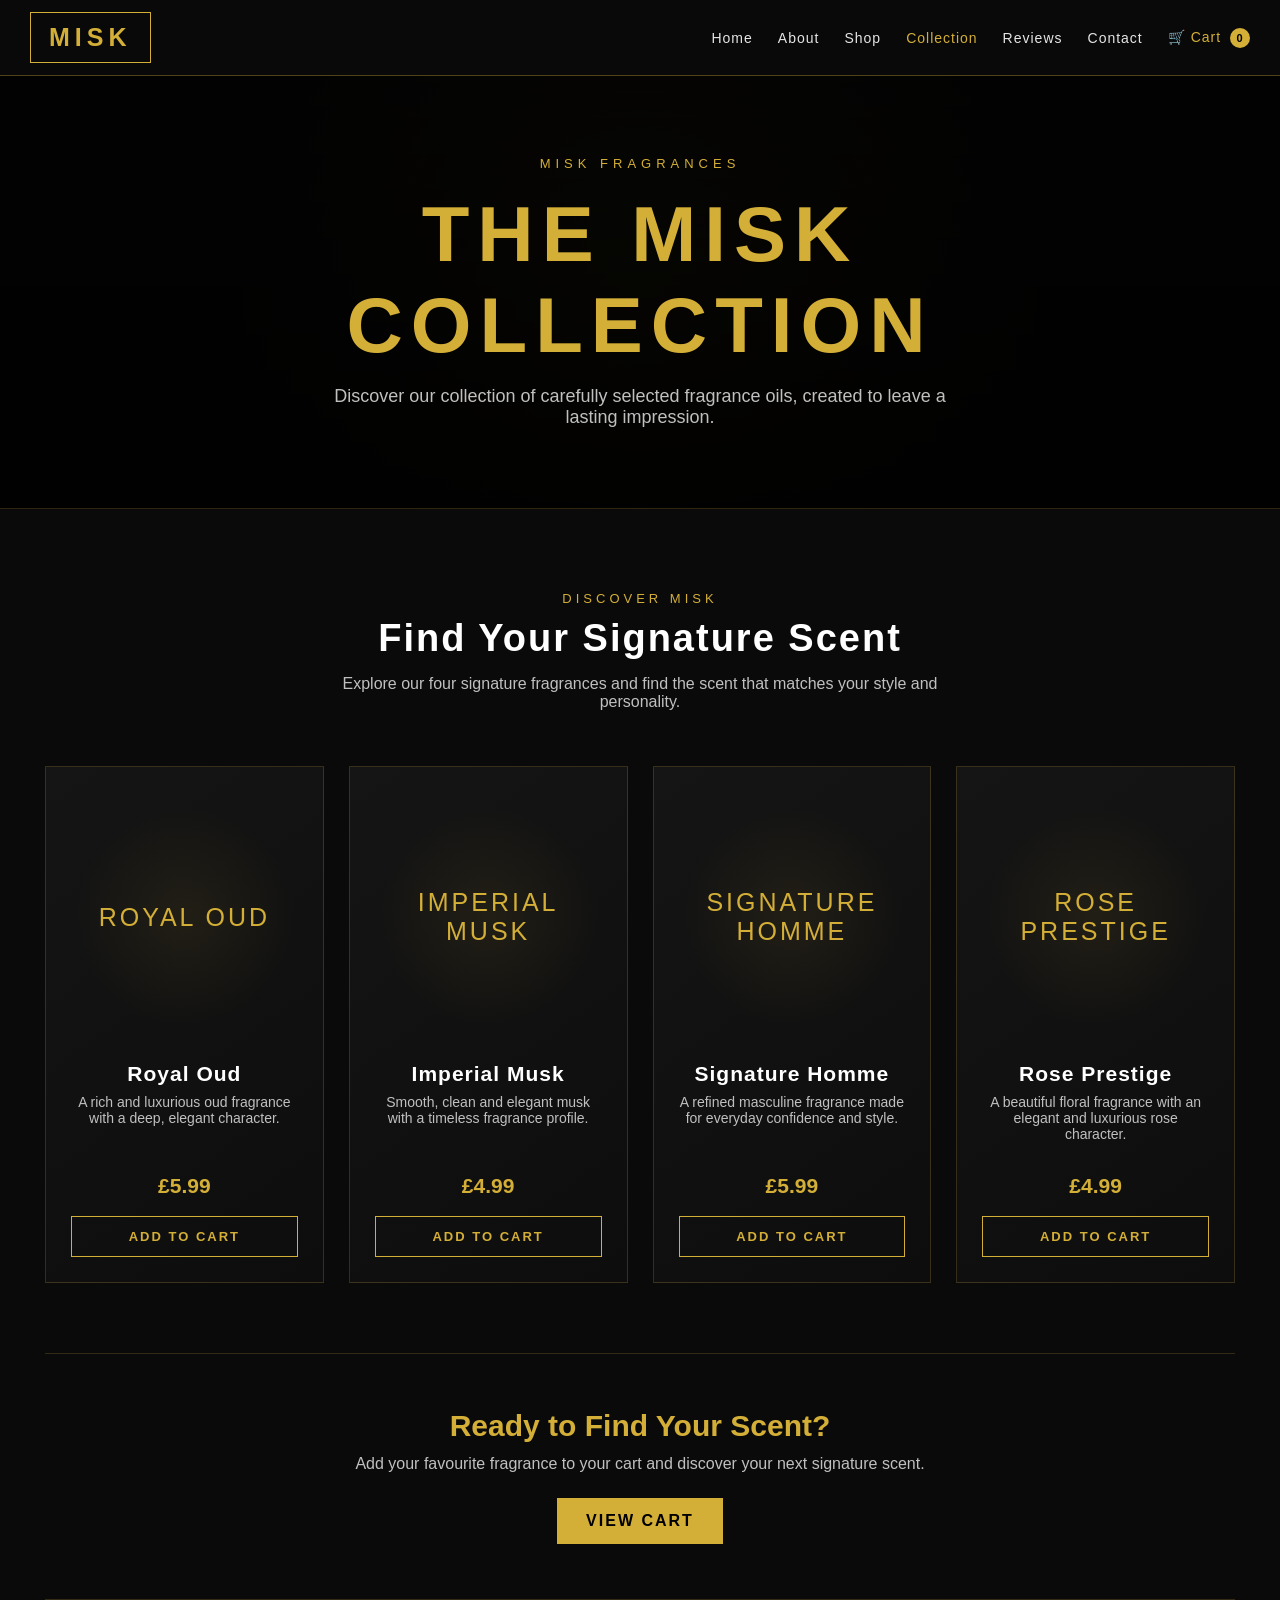
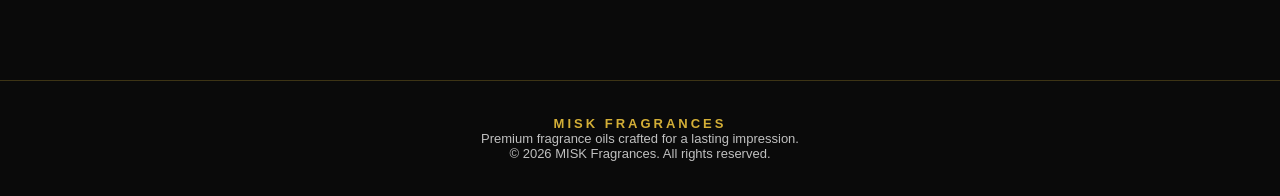
==== about.html @ 239ac405 "Refine text and comments in about.html Updated various text and comments for clarity and consistency" ====
<!DOCTYPE html>
<html lang="en">
<head>

<meta charset="UTF-8">

<meta name="viewport" content="width=device-width, initial-scale=1.0">

<title>Collection - MISK Fragrances</title>

<style>

:root {
    --gold: #d4af37;
    --gold-dark: #b8860b;
    --silver: #c0c0c0;
    --silver-light: #e5e5e5;
    --bg: #0a0a0a;
    --card: #111;
}

* {
    margin: 0;
    padding: 0;
    box-sizing: border-box;
}

html {
    scroll-behavior: smooth;
}

body {
    font-family: Arial, Helvetica, sans-serif;
    background: var(--bg);
    color: white;
}

/* =========================
   HEADER
========================= */

header {
    position: sticky;
    top: 0;
    z-index: 1000;

    background: rgba(10, 10, 10, 0.97);

    border-bottom: 1px solid rgba(212, 175, 55, 0.35);

    backdrop-filter: blur(10px);
}

.header-inner {
    max-width: 1400px;
    min-height: 75px;

    margin: auto;
    padding: 0 30px;

    display: flex;
    align-items: center;
    justify-content: space-between;

    gap: 25px;
}

/* LOGO */

.logo {
    text-decoration: none;

    color: var(--gold);

    font-size: 25px;
    font-weight: bold;

    letter-spacing: 5px;

    white-space: nowrap;

    border: 1px solid var(--gold);

    padding: 10px 18px;

    transition: 0.3s;
}

.logo:hover {
    background: var(--gold);
    color: black;
}

/* NAVIGATION */

nav {
    display: flex;

    align-items: center;

    justify-content: flex-end;

    gap: 25px;

    flex-wrap: wrap;
}

nav a {
    text-decoration: none;

    color: var(--silver-light);

    font-size: 14px;

    letter-spacing: 1px;

    transition: 0.3s;

    white-space: nowrap;
}

nav a:hover {
    color: var(--gold);
}

nav a.active {
    color: var(--gold);
}

/* CART */

.cart-link {
    color: var(--gold) !important;
}

#cartCount {
    display: inline-flex;

    align-items: center;
    justify-content: center;

    min-width: 20px;
    height: 20px;

    margin-left: 4px;

    background: var(--gold);

    color: black;

    border-radius: 50%;

    font-size: 11px;
    font-weight: bold;
}

/* =========================
   HERO
========================= */

.hero {
    min-height: 430px;

    display: flex;

    align-items: center;
    justify-content: center;

    text-align: center;

    padding: 80px 20px;

    background:
        linear-gradient(
            rgba(0, 0, 0, 0.78),
            rgba(0, 0, 0, 0.92)
        ),
        radial-gradient(
            circle at center,
            rgba(212, 175, 55, 0.13),
            transparent 60%
        );

    border-bottom: 1px solid rgba(212, 175, 55, 0.2);
}

.hero-content {
    max-width: 850px;
}

.hero-small {
    color: var(--gold);

    font-size: 13px;

    letter-spacing: 5px;

    margin-bottom: 18px;

    text-transform: uppercase;
}

.hero h1 {
    font-size: clamp(42px, 7vw, 78px);

    letter-spacing: 8px;

    color: var(--gold);

    margin-bottom: 15px;
}

.hero p {
    color: var(--silver);

    font-size: 18px;

    max-width: 650px;

    margin: auto;
}

/* =========================
   COLLECTION SECTION
========================= */

.collection {
    max-width: 1250px;

    margin: auto;

    padding: 80px 30px;
}

.section-heading {
    text-align: center;

    margin-bottom: 55px;
}

.section-heading span {
    color: var(--gold);

    font-size: 13px;

    letter-spacing: 4px;

    text-transform: uppercase;
}

.section-heading h2 {
    color: white;

    font-size: 38px;

    margin-top: 10px;

    letter-spacing: 2px;
}

.section-heading p {
    color: var(--silver);

    max-width: 650px;

    margin: 15px auto 0;
}

/* =========================
   PRODUCT GRID
========================= */

.product-grid {
    display: grid;

    grid-template-columns: repeat(4, 1fr);

    gap: 25px;
}

.product-card {
    background:
        linear-gradient(
            145deg,
            #151515,
            #0d0d0d
        );

    border: 1px solid rgba(212, 175, 55, 0.2);

    padding: 25px;

    text-align: center;

    transition: 0.35s;
}

.product-card:hover {
    transform: translateY(-7px);

    border-color: rgba(212, 175, 55, 0.65);

    box-shadow:
        0 15px 40px rgba(0, 0, 0, 0.5);
}

/* PRODUCT IMAGE */

.product-image {
    height: 250px;

    display: flex;

    align-items: center;
    justify-content: center;

    margin-bottom: 20px;

    background:
        radial-gradient(
            circle,
            rgba(212, 175, 55, 0.08),
            transparent 65%
        );
}

.product-image img {
    max-width: 90%;
    max-height: 230px;

    object-fit: contain;
}

/* PLACEHOLDER */

.product-placeholder {
    width: 100%;
    height: 230px;

    display: flex;

    align-items: center;
    justify-content: center;

    color: var(--gold);

    font-size: 25px;

    letter-spacing: 3px;
}

/* PRODUCT DETAILS */

.product-card h3 {
    color: white;

    font-size: 21px;

    margin-bottom: 8px;

    letter-spacing: 1px;
}

.product-card .description {
    color: var(--silver);

    font-size: 14px;

    min-height: 65px;

    margin-bottom: 15px;
}

.price {
    color: var(--gold);

    font-size: 21px;

    font-weight: bold;

    margin-bottom: 18px;
}

/* ADD TO CART */

.add-btn {
    width: 100%;

    border: 1px solid var(--gold);

    background: transparent;

    color: var(--gold);

    padding: 12px 15px;

    font-size: 13px;

    font-weight: bold;

    letter-spacing: 2px;

    cursor: pointer;

    transition: 0.3s;
}

.add-btn:hover {
    background: var(--gold);

    color: black;
}

.add-btn.added {
    background: var(--gold);

    color: black;
}

/* =========================
   CTA
========================= */

.collection-cta {
    text-align: center;

    margin-top: 70px;

    padding: 55px 25px;

    border-top: 1px solid rgba(212, 175, 55, 0.2);

    border-bottom: 1px solid rgba(212, 175, 55, 0.2);
}

.collection-cta h2 {
    color: var(--gold);

    font-size: 30px;

    margin-bottom: 12px;
}

.collection-cta p {
    color: var(--silver);

    margin-bottom: 25px;
}

.cta-button {
    display: inline-block;

    text-decoration: none;

    border: 1px solid var(--gold);

    background: var(--gold);

    color: black;

    padding: 13px 28px;

    font-weight: bold;

    letter-spacing: 2px;

    transition: 0.3s;
}

.cta-button:hover {
    background: transparent;

    color: var(--gold);
}

/* =========================
   FOOTER
========================= */

footer {
    border-top: 1px solid rgba(212, 175, 55, 0.25);

    text-align: center;

    padding: 35px 20px;

    color: var(--silver);

    font-size: 13px;
}

footer strong {
    color: var(--gold);

    letter-spacing: 3px;
}

/* =========================
   BACK TO TOP
========================= */

#backToTop {
    position: fixed;

    bottom: 25px;
    right: 25px;

    width: 45px;
    height: 45px;

    border: 1px solid var(--gold);

    background: rgba(10, 10, 10, 0.9);

    color: var(--gold);

    cursor: pointer;

    display: none;

    font-size: 18px;

    z-index: 999;

    transition: 0.3s;
}

#backToTop:hover {
    background: var(--gold);

    color: black;
}

/* =========================
   RESPONSIVE
========================= */

@media (max-width: 1100px) {

    .product-grid {
        grid-template-columns: repeat(2, 1fr);
    }

    .header-inner {
        flex-direction: column;

        padding: 18px 20px;
    }

    nav {
        justify-content: center;
    }
}

@media (max-width: 600px) {

    .product-grid {
        grid-template-columns: 1fr;
    }

    .collection {
        padding: 55px 18px;
    }

    .hero {
        min-height: 350px;

        padding: 60px 20px;
    }

    .hero h1 {
        letter-spacing: 4px;
    }

    nav {
        gap: 13px;
    }

    nav a {
        font-size: 12px;
    }

    .logo {
        font-size: 21px;
    }
}

</style>

</head>

<body>


<!-- =========================
     HEADER
========================= -->

<header>

<div class="header-inner">

<a href="index.html" class="logo">
    MISK
</a>

<nav>

<a href="index.html">
    Home
</a>

<a href="about.html">
    About
</a>

<a href="shop.html">
    Shop
</a>

<a href="collection.html" class="active">
    Collection
</a>

<a href="reviews.html">
    Reviews
</a>

<a href="contact.html">
    Contact
</a>

<a href="cart.html" class="cart-link">
    🛒 Cart
    <span id="cartCount">0</span>
</a>

</nav>

</div>

</header>


<!-- =========================
     HERO
========================= -->

<section class="hero">

<div class="hero-content">

<div class="hero-small">
    MISK FRAGRANCES
</div>

<h1>
    THE MISK COLLECTION
</h1>

<p>
    Discover our collection of carefully selected
    fragrance oils, created to leave a lasting impression.
</p>

</div>

</section>


<!-- =========================
     COLLECTION
========================= -->

<section class="collection">

<div class="section-heading">

<span>
    Discover MISK
</span>

<h2>
    Find Your Signature Scent
</h2>

<p>
    Explore our four signature fragrances and find
    the scent that matches your style and personality.
</p>

</div>


<div class="product-grid">


<!-- =========================
     ROYAL OUD
========================= -->

<div class="product-card">

<div class="product-image">

<div class="product-placeholder">
    ROYAL OUD
</div>

</div>

<h3>
    Royal Oud
</h3>

<p class="description">
    A rich and luxurious oud fragrance with a deep,
    elegant character.
</p>

<div class="price">
    £5.99
</div>

<button
    class="add-btn"
    onclick="addToCart('Royal Oud', 5.99, this)"
>
    ADD TO CART
</button>

</div>


<!-- =========================
     IMPERIAL MUSK
========================= -->

<div class="product-card">

<div class="product-image">

<div class="product-placeholder">
    IMPERIAL MUSK
</div>

</div>

<h3>
    Imperial Musk
</h3>

<p class="description">
    Smooth, clean and elegant musk with a timeless
    fragrance profile.
</p>

<div class="price">
    £4.99
</div>

<button
    class="add-btn"
    onclick="addToCart('Imperial Musk', 4.99, this)"
>
    ADD TO CART
</button>

</div>


<!-- =========================
     SIGNATURE HOMME
========================= -->

<div class="product-card">

<div class="product-image">

<div class="product-placeholder">
    SIGNATURE HOMME
</div>

</div>

<h3>
    Signature Homme
</h3>

<p class="description">
    A refined masculine fragrance made for everyday
    confidence and style.
</p>

<div class="price">
    £5.99
</div>

<button
    class="add-btn"
    onclick="addToCart('Signature Homme', 5.99, this)"
>
    ADD TO CART
</button>

</div>


<!-- =========================
     ROSE PRESTIGE
========================= -->

<div class="product-card">

<div class="product-image">

<div class="product-placeholder">
    ROSE PRESTIGE
</div>

</div>

<h3>
    Rose Prestige
</h3>

<p class="description">
    A beautiful floral fragrance with an elegant
    and luxurious rose character.
</p>

<div class="price">
    £4.99
</div>

<button
    class="add-btn"
    onclick="addToCart('Rose Prestige', 4.99, this)"
>
    ADD TO CART
</button>

</div>


</div>


<!-- =========================
     CTA
========================= -->

<div class="collection-cta">

<h2>
    Ready to Find Your Scent?
</h2>

<p>
    Add your favourite fragrance to your cart
    and discover your next signature scent.
</p>

<a href="cart.html" class="cta-button">
    VIEW CART
</a>

</div>

</section>


<!-- =========================
     FOOTER
========================= -->

<footer>

<p>
    <strong>MISK FRAGRANCES</strong>
</p>

<p>
    Premium fragrance oils crafted for a lasting impression.
</p>

<p>
    © 2026 MISK Fragrances. All rights reserved.
</p>

</footer>


<!-- =========================
     BACK TO TOP
========================= -->

<button id="backToTop" onclick="scrollToTop()">
    ↑
</button>


<script>

/* =========================
   GET CART
========================= */

function getCart() {

    return JSON.parse(
        localStorage.getItem("miskCart")
    ) || [];

}


/* =========================
   SAVE CART
========================= */

function saveCart(cart) {

    localStorage.setItem(
        "miskCart",
        JSON.stringify(cart)
    );

    updateCartCount();

}


/* =========================
   ADD TO CART
========================= */

function addToCart(name, price, button) {

    let cart = getCart();

    const existingItem = cart.find(
        item => item.name === name
    );

    if (existingItem) {

        existingItem.quantity += 1;

    } else {

        cart.push({

            name: name,

            price: price,

            quantity: 1

        });

    }

    saveCart(cart);

    button.textContent = "ADDED ✓";

    button.classList.add("added");

    setTimeout(function() {

        button.textContent = "ADD TO CART";

        button.classList.remove("added");

    }, 1200);

}


/* =========================
   UPDATE CART COUNT
========================= */

function updateCartCount() {

    const cart = getCart();

    const totalItems = cart.reduce(
        function(total, item) {

            return total + item.quantity;

        },
        0
    );

    document.getElementById("cartCount").textContent =
        totalItems;

}


/* =========================
   BACK TO TOP
========================= */

const backToTop =
    document.getElementById("backToTop");

window.addEventListener("scroll", function() {

    if (window.scrollY > 400) {

        backToTop.style.display = "block";

    } else {

        backToTop.style.display = "none";

    }

});


function scrollToTop() {

    window.scrollTo({

        top: 0,

        behavior: "smooth"

    });

}


/* =========================
   START
========================= */

updateCartCount();

</script>

</body>
</html>
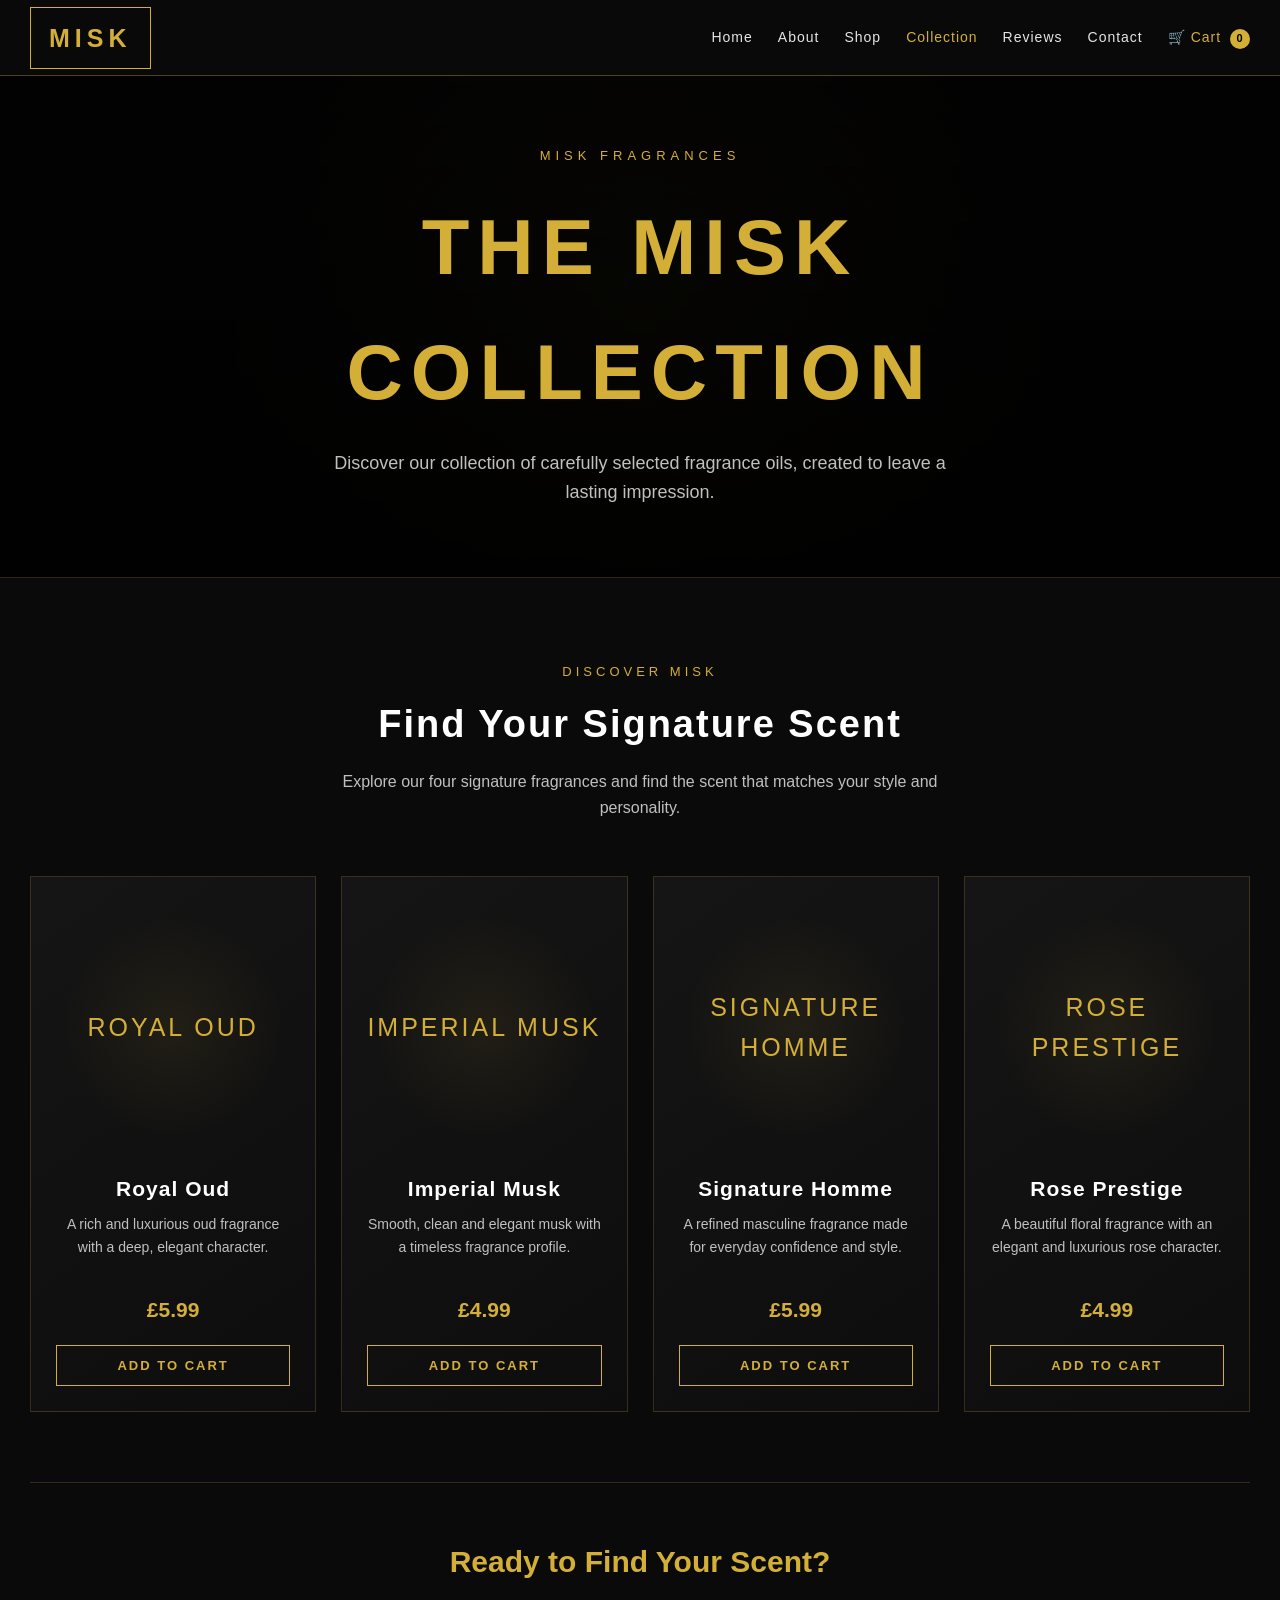
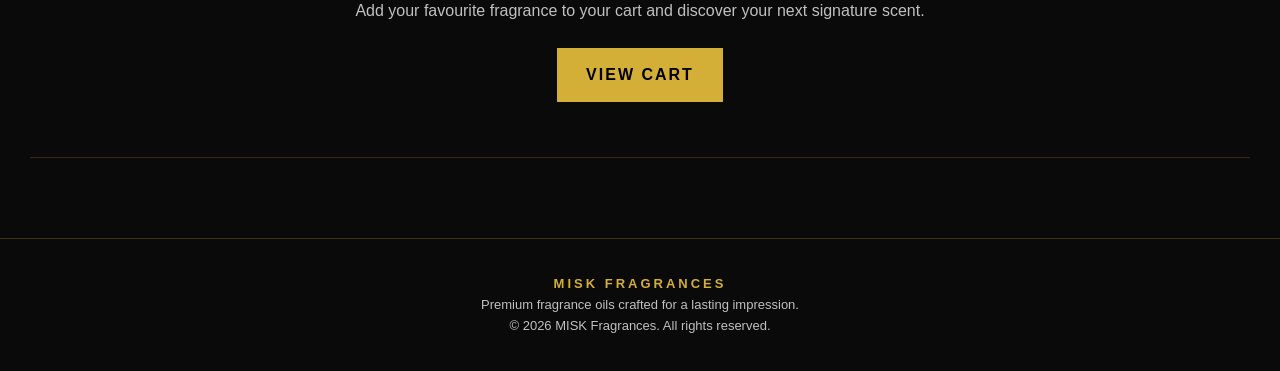
==== commit dd9e0766: "Refactor CSS comments and adjust styles" ====
--- a/about.html
+++ b/about.html
@@ -33,6 +33,7 @@
     font-family: Arial, Helvetica, sans-serif;
     background: var(--bg);
     color: white;
+    line-height: 1.6;
 }
 
 /* =========================
@@ -65,7 +66,9 @@
     gap: 25px;
 }
 
-/* LOGO */
+/* =========================
+   MISK LOGO
+========================= */
 
 .logo {
     text-decoration: none;
@@ -73,6 +76,7 @@
     color: var(--gold);
 
     font-size: 25px;
+
     font-weight: bold;
 
     letter-spacing: 5px;
@@ -91,7 +95,9 @@
     color: black;
 }
 
-/* NAVIGATION */
+/* =========================
+   NAVIGATION
+========================= */
 
 nav {
     display: flex;
@@ -127,7 +133,9 @@
     color: var(--gold);
 }
 
-/* CART */
+/* =========================
+   CART
+========================= */
 
 .cart-link {
     color: var(--gold) !important;
@@ -137,9 +145,11 @@
     display: inline-flex;
 
     align-items: center;
+
     justify-content: center;
 
     min-width: 20px;
+
     height: 20px;
 
     margin-left: 4px;
@@ -151,6 +161,7 @@
     border-radius: 50%;
 
     font-size: 11px;
+
     font-weight: bold;
 }
 
@@ -159,16 +170,17 @@
 ========================= */
 
 .hero {
-    min-height: 430px;
+    min-height: 400px;
 
     display: flex;
 
     align-items: center;
+
     justify-content: center;
 
     text-align: center;
 
-    padding: 80px 20px;
+    padding: 70px 20px;
 
     background:
         linear-gradient(
@@ -221,11 +233,11 @@
 }
 
 /* =========================
-   COLLECTION SECTION
+   COLLECTION
 ========================= */
 
 .collection {
-    max-width: 1250px;
+    max-width: 1400px;
 
     margin: auto;
 
@@ -293,6 +305,12 @@
     text-align: center;
 
     transition: 0.35s;
+
+    min-height: 520px;
+
+    display: flex;
+
+    flex-direction: column;
 }
 
 .product-card:hover {
@@ -304,7 +322,9 @@
         0 15px 40px rgba(0, 0, 0, 0.5);
 }
 
-/* PRODUCT IMAGE */
+/* =========================
+   PRODUCT IMAGE
+========================= */
 
 .product-image {
     height: 250px;
@@ -312,6 +332,7 @@
     display: flex;
 
     align-items: center;
+
     justify-content: center;
 
     margin-bottom: 20px;
@@ -326,20 +347,21 @@
 
 .product-image img {
     max-width: 90%;
+
     max-height: 230px;
 
     object-fit: contain;
 }
-
-/* PLACEHOLDER */
 
 .product-placeholder {
     width: 100%;
+
     height: 230px;
 
     display: flex;
 
     align-items: center;
+
     justify-content: center;
 
     color: var(--gold);
@@ -349,7 +371,9 @@
     letter-spacing: 3px;
 }
 
-/* PRODUCT DETAILS */
+/* =========================
+   PRODUCT DETAILS
+========================= */
 
 .product-card h3 {
     color: white;
@@ -381,7 +405,9 @@
     margin-bottom: 18px;
 }
 
-/* ADD TO CART */
+/* =========================
+   ADD TO CART
+========================= */
 
 .add-btn {
     width: 100%;
@@ -403,6 +429,8 @@
     cursor: pointer;
 
     transition: 0.3s;
+
+    margin-top: auto;
 }
 
 .add-btn:hover {
@@ -503,9 +531,11 @@
     position: fixed;
 
     bottom: 25px;
+
     right: 25px;
 
     width: 45px;
+
     height: 45px;
 
     border: 1px solid var(--gold);
@@ -583,6 +613,7 @@
     .logo {
         font-size: 21px;
     }
+
 }
 
 </style>
@@ -692,12 +723,14 @@
 </div>
 
 
+<!-- =========================
+     FOUR PRODUCTS ONLY
+========================= -->
+
 <div class="product-grid">
 
 
-<!-- =========================
-     ROYAL OUD
-========================= -->
+<!-- ROYAL OUD -->
 
 <div class="product-card">
 
@@ -732,9 +765,7 @@
 </div>
 
 
-<!-- =========================
-     IMPERIAL MUSK
-========================= -->
+<!-- IMPERIAL MUSK -->
 
 <div class="product-card">
 
@@ -769,9 +800,7 @@
 </div>
 
 
-<!-- =========================
-     SIGNATURE HOMME
-========================= -->
+<!-- SIGNATURE HOMME -->
 
 <div class="product-card">
 
@@ -806,9 +835,7 @@
 </div>
 
 
-<!-- =========================
-     ROSE PRESTIGE
-========================= -->
+<!-- ROSE PRESTIGE -->
 
 <div class="product-card">
 
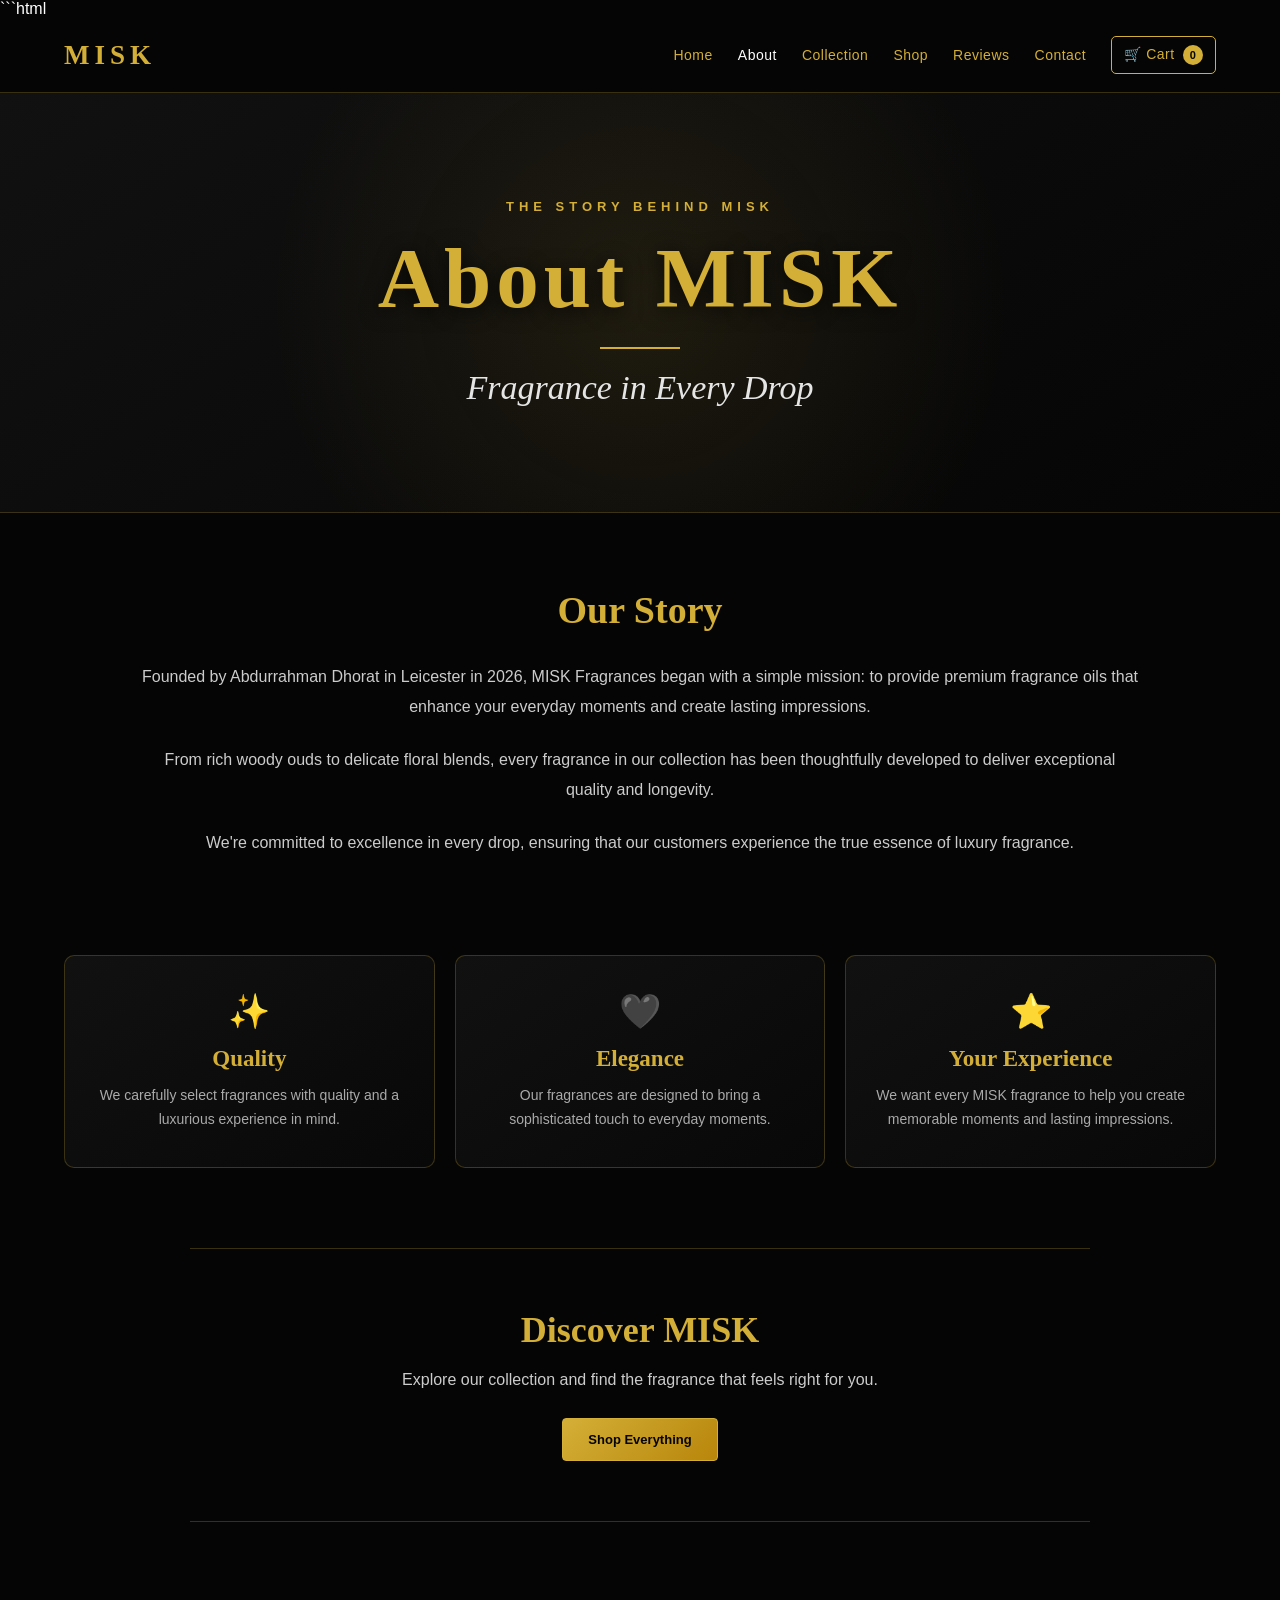
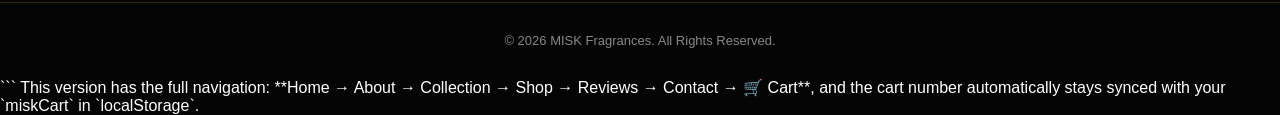
==== commit 518930c2: "Revise About page and enhance navigation Updated the About page with new title, meta tags, and impro" ====
--- a/about.html
+++ b/about.html
@@ -1,23 +1,35 @@
+```html
 <!DOCTYPE html>
 <html lang="en">
+
 <head>
 
 <meta charset="UTF-8">
 
 <meta name="viewport" content="width=device-width, initial-scale=1.0">
 
-<title>Collection - MISK Fragrances</title>
+<title>About - MISK Fragrances | Premium Fragrance Oils</title>
+
+<meta
+name="description"
+content="Learn about MISK Fragrances - Founded by Abdurrahman Dhorat in Leicester in 2026, providing premium fragrance oils inspired by luxury oud, musk and signature scents."
+>
+
+<meta
+name="keywords"
+content="MISK Fragrances, Abdurrahman Dhorat, Leicester fragrance, fragrance oils, oud, musk, perfume oils"
+>
+
+<meta
+name="author"
+content="MISK Fragrances"
+>
 
 <style>
 
-:root {
-    --gold: #d4af37;
-    --gold-dark: #b8860b;
-    --silver: #c0c0c0;
-    --silver-light: #e5e5e5;
-    --bg: #0a0a0a;
-    --card: #111;
-}
+/* =====================================================
+   BASIC RESET
+===================================================== */
 
 * {
     margin: 0;
@@ -30,1046 +42,1068 @@
 }
 
 body {
+    background: #050505;
+    color: white;
     font-family: Arial, Helvetica, sans-serif;
-    background: var(--bg);
+    overflow-x: hidden;
+}
+
+a {
+    text-decoration: none;
+}
+
+
+/* =====================================================
+   HEADER
+===================================================== */
+
+header {
+    background: #050505;
+
+    border-bottom: 1px solid rgba(212,175,55,0.25);
+
+    position: sticky;
+
+    top: 0;
+
+    z-index: 1000;
+}
+
+
+.navbar {
+
+    width: 100%;
+
+    max-width: 1400px;
+
+    margin: auto;
+
+    padding: 18px 5%;
+
+    display: flex;
+
+    align-items: center;
+
+    justify-content: space-between;
+
+    gap: 20px;
+}
+
+
+/* =====================================================
+   LOGO
+===================================================== */
+
+.logo {
+
+    color: #d4af37;
+
+    font-family: Georgia, "Times New Roman", serif;
+
+    font-size: 27px;
+
+    font-weight: bold;
+
+    letter-spacing: 5px;
+
+    transition: 0.3s;
+}
+
+.logo:hover {
+
     color: white;
-    line-height: 1.6;
-}
-
-/* =========================
-   HEADER
-========================= */
-
-header {
-    position: sticky;
-    top: 0;
-    z-index: 1000;
-
-    background: rgba(10, 10, 10, 0.97);
-
-    border-bottom: 1px solid rgba(212, 175, 55, 0.35);
-
-    backdrop-filter: blur(10px);
-}
-
-.header-inner {
-    max-width: 1400px;
-    min-height: 75px;
-
-    margin: auto;
-    padding: 0 30px;
+
+}
+
+
+/* =====================================================
+   NAVIGATION
+===================================================== */
+
+.nav-links {
 
     display: flex;
+
     align-items: center;
-    justify-content: space-between;
+
+    justify-content: center;
+
+    flex-wrap: wrap;
 
     gap: 25px;
 }
 
-/* =========================
-   MISK LOGO
-========================= */
-
-.logo {
-    text-decoration: none;
-
-    color: var(--gold);
-
-    font-size: 25px;
+
+.nav-links a {
+
+    color: #d4af37;
+
+    font-size: 14px;
+
+    letter-spacing: 0.5px;
+
+    transition: 0.3s;
+}
+
+
+.nav-links a:hover {
+
+    color: white;
+
+}
+
+
+/* ACTIVE PAGE */
+
+.nav-links a.active {
+
+    color: white;
+
+}
+
+
+/* =====================================================
+   CART
+===================================================== */
+
+.cart-link {
+
+    border: 1px solid #d4af37;
+
+    padding: 8px 12px;
+
+    border-radius: 5px;
+
+    transition: 0.3s;
+}
+
+
+.cart-link:hover {
+
+    background: #d4af37;
+
+    color: #050505 !important;
+}
+
+
+.cart-count {
+
+    display: inline-flex;
+
+    align-items: center;
+
+    justify-content: center;
+
+    min-width: 20px;
+
+    height: 20px;
+
+    background: #d4af37;
+
+    color: #050505;
+
+    border-radius: 50%;
+
+    padding: 2px 6px;
+
+    font-size: 11px;
+
+    margin-left: 4px;
 
     font-weight: bold;
-
-    letter-spacing: 5px;
-
-    white-space: nowrap;
-
-    border: 1px solid var(--gold);
-
-    padding: 10px 18px;
-
-    transition: 0.3s;
-}
-
-.logo:hover {
-    background: var(--gold);
-    color: black;
-}
-
-/* =========================
-   NAVIGATION
-========================= */
-
-nav {
+}
+
+
+/* =====================================================
+   ABOUT HERO
+===================================================== */
+
+.about-hero {
+
+    min-height: 420px;
+
     display: flex;
 
     align-items: center;
 
-    justify-content: flex-end;
-
-    gap: 25px;
-
-    flex-wrap: wrap;
-}
-
-nav a {
-    text-decoration: none;
-
-    color: var(--silver-light);
-
-    font-size: 14px;
-
-    letter-spacing: 1px;
-
-    transition: 0.3s;
-
-    white-space: nowrap;
-}
-
-nav a:hover {
-    color: var(--gold);
-}
-
-nav a.active {
-    color: var(--gold);
-}
-
-/* =========================
-   CART
-========================= */
-
-.cart-link {
-    color: var(--gold) !important;
-}
-
-#cartCount {
-    display: inline-flex;
-
-    align-items: center;
-
     justify-content: center;
 
-    min-width: 20px;
-
-    height: 20px;
-
-    margin-left: 4px;
-
-    background: var(--gold);
-
-    color: black;
-
-    border-radius: 50%;
-
-    font-size: 11px;
-
-    font-weight: bold;
-}
-
-/* =========================
-   HERO
-========================= */
-
-.hero {
-    min-height: 400px;
-
-    display: flex;
-
-    align-items: center;
-
-    justify-content: center;
-
     text-align: center;
 
-    padding: 70px 20px;
+    padding: 80px 20px;
+
+    position: relative;
+
+    overflow: hidden;
 
     background:
-        linear-gradient(
-            rgba(0, 0, 0, 0.78),
-            rgba(0, 0, 0, 0.92)
-        ),
+
         radial-gradient(
             circle at center,
-            rgba(212, 175, 55, 0.13),
-            transparent 60%
+            rgba(212,175,55,0.10),
+            transparent 55%
+        ),
+
+        linear-gradient(
+            145deg,
+            #111111,
+            #050505
         );
 
-    border-bottom: 1px solid rgba(212, 175, 55, 0.2);
-}
-
-.hero-content {
+    border-bottom: 1px solid rgba(212,175,55,0.20);
+}
+
+
+.about-hero-content {
+
     max-width: 850px;
-}
-
-.hero-small {
-    color: var(--gold);
+
+    position: relative;
+
+    z-index: 2;
+}
+
+
+.about-small {
+
+    color: #d4af37;
 
     font-size: 13px;
 
+    font-weight: bold;
+
     letter-spacing: 5px;
 
-    margin-bottom: 18px;
-
-    text-transform: uppercase;
-}
-
-.hero h1 {
-    font-size: clamp(42px, 7vw, 78px);
-
-    letter-spacing: 8px;
-
-    color: var(--gold);
-
     margin-bottom: 15px;
 }
 
-.hero p {
-    color: var(--silver);
-
-    font-size: 18px;
-
-    max-width: 650px;
+
+.about-hero h1 {
+
+    color: #d4af37;
+
+    font-family: Georgia, "Times New Roman", serif;
+
+    font-size: clamp(50px, 7vw, 85px);
+
+    letter-spacing: 5px;
+
+    margin-bottom: 15px;
+
+    text-shadow:
+        0 3px 20px rgba(0,0,0,0.8);
+}
+
+
+.gold-line {
+
+    width: 80px;
+
+    height: 2px;
+
+    background: #d4af37;
+
+    margin: 20px auto;
+}
+
+
+.about-tagline {
+
+    color: #e5e5e5;
+
+    font-family: Georgia, "Times New Roman", serif;
+
+    font-size: clamp(22px, 3vw, 34px);
+
+    font-style: italic;
+}
+
+
+/* =====================================================
+   ABOUT CONTENT
+===================================================== */
+
+.about-section {
+
+    width: 90%;
+
+    max-width: 1000px;
 
     margin: auto;
-}
-
-/* =========================
-   COLLECTION
-========================= */
-
-.collection {
-    max-width: 1400px;
+
+    padding: 75px 0;
+}
+
+
+.about-section h2 {
+
+    color: #d4af37;
+
+    font-family: Georgia, "Times New Roman", serif;
+
+    font-size: 38px;
+
+    text-align: center;
+
+    margin-bottom: 30px;
+}
+
+
+.about-section p {
+
+    color: #cccccc;
+
+    font-size: 16px;
+
+    line-height: 1.9;
+
+    margin-bottom: 22px;
+
+    text-align: center;
+}
+
+
+/* =====================================================
+   VALUES
+===================================================== */
+
+.values-section {
+
+    width: 90%;
+
+    max-width: 1200px;
 
     margin: auto;
 
-    padding: 80px 30px;
-}
-
-.section-heading {
-    text-align: center;
-
-    margin-bottom: 55px;
-}
-
-.section-heading span {
-    color: var(--gold);
-
-    font-size: 13px;
-
-    letter-spacing: 4px;
-
-    text-transform: uppercase;
-}
-
-.section-heading h2 {
-    color: white;
-
-    font-size: 38px;
-
-    margin-top: 10px;
-
-    letter-spacing: 2px;
-}
-
-.section-heading p {
-    color: var(--silver);
-
-    max-width: 650px;
-
-    margin: 15px auto 0;
-}
-
-/* =========================
-   PRODUCT GRID
-========================= */
-
-.product-grid {
+    padding: 0 0 80px;
+
     display: grid;
 
-    grid-template-columns: repeat(4, 1fr);
-
-    gap: 25px;
-}
-
-.product-card {
+    grid-template-columns:
+        repeat(3, 1fr);
+
+    gap: 20px;
+}
+
+
+.value-card {
+
     background:
         linear-gradient(
             145deg,
-            #151515,
-            #0d0d0d
+            #111111,
+            #080808
         );
 
-    border: 1px solid rgba(212, 175, 55, 0.2);
-
-    padding: 25px;
+    border: 1px solid rgba(212,175,55,0.25);
+
+    border-radius: 10px;
+
+    padding: 35px 25px;
 
     text-align: center;
 
-    transition: 0.35s;
-
-    min-height: 520px;
-
-    display: flex;
-
-    flex-direction: column;
-}
-
-.product-card:hover {
-    transform: translateY(-7px);
-
-    border-color: rgba(212, 175, 55, 0.65);
+    transition: 0.3s;
+}
+
+
+.value-card:hover {
+
+    transform: translateY(-5px);
+
+    border-color: #d4af37;
 
     box-shadow:
-        0 15px 40px rgba(0, 0, 0, 0.5);
-}
-
-/* =========================
-   PRODUCT IMAGE
-========================= */
-
-.product-image {
-    height: 250px;
-
-    display: flex;
-
-    align-items: center;
-
-    justify-content: center;
-
-    margin-bottom: 20px;
+        0 10px 30px
+        rgba(212,175,55,0.12);
+}
+
+
+.value-icon {
+
+    font-size: 34px;
+
+    margin-bottom: 15px;
+}
+
+
+.value-card h3 {
+
+    color: #d4af37;
+
+    font-family: Georgia, "Times New Roman", serif;
+
+    font-size: 23px;
+
+    margin-bottom: 12px;
+}
+
+
+.value-card p {
+
+    color: #aaaaaa;
+
+    font-size: 14px;
+
+    line-height: 1.7;
+}
+
+
+/* =====================================================
+   CALL TO ACTION
+===================================================== */
+
+.about-cta {
+
+    width: 90%;
+
+    max-width: 900px;
+
+    margin: 0 auto 80px;
+
+    padding: 60px 20px;
+
+    text-align: center;
+
+    border-top: 1px solid rgba(212,175,55,0.25);
+
+    border-bottom: 1px solid rgba(212,175,55,0.25);
+}
+
+
+.about-cta h2 {
+
+    color: #d4af37;
+
+    font-family: Georgia, "Times New Roman", serif;
+
+    font-size: 36px;
+
+    margin-bottom: 15px;
+}
+
+
+.about-cta p {
+
+    color: #cccccc;
+
+    margin-bottom: 25px;
+
+    line-height: 1.7;
+}
+
+
+.about-btn {
+
+    display: inline-block;
+
+    padding: 13px 25px;
+
+    border: 1px solid #d4af37;
+
+    border-radius: 4px;
 
     background:
-        radial-gradient(
-            circle,
-            rgba(212, 175, 55, 0.08),
-            transparent 65%
+        linear-gradient(
+            135deg,
+            #d4af37,
+            #b8860b
         );
-}
-
-.product-image img {
-    max-width: 90%;
-
-    max-height: 230px;
-
-    object-fit: contain;
-}
-
-.product-placeholder {
-    width: 100%;
-
-    height: 230px;
-
-    display: flex;
-
-    align-items: center;
-
-    justify-content: center;
-
-    color: var(--gold);
-
-    font-size: 25px;
-
-    letter-spacing: 3px;
-}
-
-/* =========================
-   PRODUCT DETAILS
-========================= */
-
-.product-card h3 {
-    color: white;
-
-    font-size: 21px;
-
-    margin-bottom: 8px;
-
-    letter-spacing: 1px;
-}
-
-.product-card .description {
-    color: var(--silver);
-
-    font-size: 14px;
-
-    min-height: 65px;
-
-    margin-bottom: 15px;
-}
-
-.price {
-    color: var(--gold);
-
-    font-size: 21px;
+
+    color: #050505;
 
     font-weight: bold;
 
-    margin-bottom: 18px;
-}
-
-/* =========================
-   ADD TO CART
-========================= */
-
-.add-btn {
-    width: 100%;
-
-    border: 1px solid var(--gold);
-
-    background: transparent;
-
-    color: var(--gold);
-
-    padding: 12px 15px;
-
     font-size: 13px;
 
-    font-weight: bold;
-
-    letter-spacing: 2px;
+    transition: 0.3s;
+}
+
+
+.about-btn:hover {
+
+    transform: translateY(-3px);
+
+    box-shadow:
+        0 8px 25px
+        rgba(212,175,55,0.35);
+}
+
+
+/* =====================================================
+   FOOTER
+===================================================== */
+
+footer {
+
+    padding: 30px 20px;
+
+    text-align: center;
+
+    border-top: 1px solid rgba(212,175,55,0.2);
+
+    color: #888888;
+
+    font-size: 13px;
+}
+
+
+/* =====================================================
+   BACK TO TOP
+===================================================== */
+
+#backToTop {
+
+    position: fixed;
+
+    right: 18px;
+
+    bottom: 18px;
+
+    width: 44px;
+
+    height: 44px;
+
+    border-radius: 50%;
+
+    border: 1px solid #d4af37;
+
+    background: #080808;
+
+    color: #d4af37;
+
+    font-size: 20px;
 
     cursor: pointer;
 
+    z-index: 50;
+
+    opacity: 0;
+
+    visibility: hidden;
+
     transition: 0.3s;
-
-    margin-top: auto;
-}
-
-.add-btn:hover {
-    background: var(--gold);
-
-    color: black;
-}
-
-.add-btn.added {
-    background: var(--gold);
-
-    color: black;
-}
-
-/* =========================
-   CTA
-========================= */
-
-.collection-cta {
-    text-align: center;
-
-    margin-top: 70px;
-
-    padding: 55px 25px;
-
-    border-top: 1px solid rgba(212, 175, 55, 0.2);
-
-    border-bottom: 1px solid rgba(212, 175, 55, 0.2);
-}
-
-.collection-cta h2 {
-    color: var(--gold);
-
-    font-size: 30px;
-
-    margin-bottom: 12px;
-}
-
-.collection-cta p {
-    color: var(--silver);
-
-    margin-bottom: 25px;
-}
-
-.cta-button {
-    display: inline-block;
-
-    text-decoration: none;
-
-    border: 1px solid var(--gold);
-
-    background: var(--gold);
-
-    color: black;
-
-    padding: 13px 28px;
-
-    font-weight: bold;
-
-    letter-spacing: 2px;
-
-    transition: 0.3s;
-}
-
-.cta-button:hover {
-    background: transparent;
-
-    color: var(--gold);
-}
-
-/* =========================
-   FOOTER
-========================= */
-
-footer {
-    border-top: 1px solid rgba(212, 175, 55, 0.25);
-
-    text-align: center;
-
-    padding: 35px 20px;
-
-    color: var(--silver);
-
-    font-size: 13px;
-}
-
-footer strong {
-    color: var(--gold);
-
-    letter-spacing: 3px;
-}
-
-/* =========================
+}
+
+
+#backToTop.show {
+
+    opacity: 1;
+
+    visibility: visible;
+}
+
+
+/* =====================================================
+   MOBILE
+===================================================== */
+
+@media (max-width: 700px) {
+
+    .navbar {
+
+        flex-direction: column;
+
+        padding: 16px 12px;
+
+        gap: 15px;
+    }
+
+
+    .logo {
+
+        font-size: 25px;
+    }
+
+
+    .nav-links {
+
+        gap: 10px 14px;
+    }
+
+
+    .nav-links a {
+
+        font-size: 11px;
+    }
+
+
+    .cart-link {
+
+        padding: 7px 10px;
+    }
+
+
+    .about-hero {
+
+        min-height: 380px;
+
+        padding: 65px 20px;
+    }
+
+
+    .about-small {
+
+        font-size: 10px;
+
+        letter-spacing: 3px;
+    }
+
+
+    .about-hero h1 {
+
+        font-size: clamp(42px, 12vw, 65px);
+
+        letter-spacing: 3px;
+    }
+
+
+    .about-tagline {
+
+        font-size: 23px;
+    }
+
+
+    .about-section {
+
+        padding: 60px 0;
+    }
+
+
+    .about-section h2 {
+
+        font-size: 32px;
+    }
+
+
+    .about-section p {
+
+        font-size: 14px;
+
+        line-height: 1.8;
+    }
+
+
+    .values-section {
+
+        grid-template-columns: 1fr;
+
+        padding-bottom: 60px;
+    }
+
+
+    .about-cta {
+
+        margin-bottom: 60px;
+
+        padding: 50px 20px;
+    }
+
+
+    .about-cta h2 {
+
+        font-size: 30px;
+    }
+
+}
+
+
+/* =====================================================
+   VERY SMALL PHONES
+===================================================== */
+
+@media (max-width: 400px) {
+
+    .nav-links {
+
+        gap: 8px 10px;
+    }
+
+
+    .nav-links a {
+
+        font-size: 10px;
+    }
+
+
+    .about-hero h1 {
+
+        font-size: 40px;
+    }
+
+}
+
+</style>
+
+</head>
+
+<body>
+
+
+<!-- =====================================================
+     HEADER
+===================================================== -->
+
+<header>
+
+<nav class="navbar">
+
+<a href="index.html" class="logo">
+MISK
+</a>
+
+<div class="nav-links">
+
+<a href="index.html">
+Home
+</a>
+
+<a href="about.html" class="active">
+About
+</a>
+
+<a href="collection.html">
+Collection
+</a>
+
+<a href="shop.html">
+Shop
+</a>
+
+<a href="reviews.html">
+Reviews
+</a>
+
+<a href="contact.html">
+Contact
+</a>
+
+<a href="cart.html" class="cart-link">
+🛒 Cart
+<span class="cart-count" id="cartCount">0</span>
+</a>
+
+</div>
+
+</nav>
+
+</header>
+
+
+<!-- =====================================================
+     ABOUT HERO
+===================================================== -->
+
+<section class="about-hero">
+
+<div class="about-hero-content">
+
+<p class="about-small">
+THE STORY BEHIND MISK
+</p>
+
+<h1>
+About MISK
+</h1>
+
+<div class="gold-line"></div>
+
+<p class="about-tagline">
+Fragrance in Every Drop
+</p>
+
+</div>
+
+</section>
+
+
+<!-- =====================================================
+     ABOUT CONTENT
+===================================================== -->
+
+<section class="about-section">
+
+<h2>
+Our Story
+</h2>
+
+<p>
+
+Founded by Abdurrahman Dhorat in Leicester in 2026,
+MISK Fragrances began with a simple mission: to provide
+premium fragrance oils that enhance your everyday
+moments and create lasting impressions.
+
+</p>
+
+<p>
+
+From rich woody ouds to delicate floral blends, every
+fragrance in our collection has been thoughtfully
+developed to deliver exceptional quality and longevity.
+
+</p>
+
+<p>
+
+We're committed to excellence in every drop, ensuring
+that our customers experience the true essence of
+luxury fragrance.
+
+</p>
+
+</section>
+
+
+<!-- =====================================================
+     OUR VALUES
+===================================================== -->
+
+<section class="values-section">
+
+<div class="value-card">
+
+<div class="value-icon">
+✨
+</div>
+
+<h3>
+Quality
+</h3>
+
+<p>
+
+We carefully select fragrances with
+quality and a luxurious experience
+in mind.
+
+</p>
+
+</div>
+
+
+<div class="value-card">
+
+<div class="value-icon">
+🖤
+</div>
+
+<h3>
+Elegance
+</h3>
+
+<p>
+
+Our fragrances are designed to bring
+a sophisticated touch to everyday
+moments.
+
+</p>
+
+</div>
+
+
+<div class="value-card">
+
+<div class="value-icon">
+⭐
+</div>
+
+<h3>
+Your Experience
+</h3>
+
+<p>
+
+We want every MISK fragrance to help
+you create memorable moments and
+lasting impressions.
+
+</p>
+
+</div>
+
+</section>
+
+
+<!-- =====================================================
+     CALL TO ACTION
+===================================================== -->
+
+<section class="about-cta">
+
+<h2>
+Discover MISK
+</h2>
+
+<p>
+
+Explore our collection and find the fragrance
+that feels right for you.
+
+</p>
+
+<a
+href="shop.html"
+class="about-btn"
+>
+
+Shop Everything
+
+</a>
+
+</section>
+
+
+<!-- =====================================================
+     FOOTER
+===================================================== -->
+
+<footer>
+
+© 2026 MISK Fragrances. All Rights Reserved.
+
+</footer>
+
+
+<!-- =====================================================
+     BACK TO TOP
+===================================================== -->
+
+<button
+id="backToTop"
+onclick="window.scrollTo({top:0,behavior:'smooth'})"
+aria-label="Back to top"
+>
+
+↑
+
+</button>
+
+
+<!-- =====================================================
+     JAVASCRIPT
+===================================================== -->
+
+<script>
+
+/* =====================================================
+   CART COUNT
+===================================================== */
+
+function updateCartCount() {
+
+    let cart = [];
+
+    try {
+
+        cart =
+            JSON.parse(
+                localStorage.getItem("miskCart")
+            ) || [];
+
+    } catch (error) {
+
+        cart = [];
+
+    }
+
+
+    const totalItems =
+        cart.reduce(
+            function(total, item) {
+
+                return total +
+                    (Number(item.quantity) || 0);
+
+            },
+            0
+        );
+
+
+    const cartCount =
+        document.getElementById("cartCount");
+
+
+    if (cartCount) {
+
+        cartCount.textContent =
+            totalItems;
+
+    }
+
+}
+
+
+updateCartCount();
+
+
+/* =====================================================
+   UPDATE CART WHEN STORAGE CHANGES
+===================================================== */
+
+window.addEventListener(
+    "storage",
+    function(event) {
+
+        if (event.key === "miskCart") {
+
+            updateCartCount();
+
+        }
+
+    }
+);
+
+
+/* =====================================================
+   UPDATE CART WHEN RETURNING TO PAGE
+===================================================== */
+
+document.addEventListener(
+    "visibilitychange",
+    function() {
+
+        if (!document.hidden) {
+
+            updateCartCount();
+
+        }
+
+    }
+);
+
+
+/* =====================================================
    BACK TO TOP
-========================= */
-
-#backToTop {
-    position: fixed;
-
-    bottom: 25px;
-
-    right: 25px;
-
-    width: 45px;
-
-    height: 45px;
-
-    border: 1px solid var(--gold);
-
-    background: rgba(10, 10, 10, 0.9);
-
-    color: var(--gold);
-
-    cursor: pointer;
-
-    display: none;
-
-    font-size: 18px;
-
-    z-index: 999;
-
-    transition: 0.3s;
-}
-
-#backToTop:hover {
-    background: var(--gold);
-
-    color: black;
-}
-
-/* =========================
-   RESPONSIVE
-========================= */
-
-@media (max-width: 1100px) {
-
-    .product-grid {
-        grid-template-columns: repeat(2, 1fr);
-    }
-
-    .header-inner {
-        flex-direction: column;
-
-        padding: 18px 20px;
-    }
-
-    nav {
-        justify-content: center;
-    }
-}
-
-@media (max-width: 600px) {
-
-    .product-grid {
-        grid-template-columns: 1fr;
-    }
-
-    .collection {
-        padding: 55px 18px;
-    }
-
-    .hero {
-        min-height: 350px;
-
-        padding: 60px 20px;
-    }
-
-    .hero h1 {
-        letter-spacing: 4px;
-    }
-
-    nav {
-        gap: 13px;
-    }
-
-    nav a {
-        font-size: 12px;
-    }
-
-    .logo {
-        font-size: 21px;
-    }
-
-}
-
-</style>
-
-</head>
-
-<body>
-
-
-<!-- =========================
-     HEADER
-========================= -->
-
-<header>
-
-<div class="header-inner">
-
-<a href="index.html" class="logo">
-    MISK
-</a>
-
-<nav>
-
-<a href="index.html">
-    Home
-</a>
-
-<a href="about.html">
-    About
-</a>
-
-<a href="shop.html">
-    Shop
-</a>
-
-<a href="collection.html" class="active">
-    Collection
-</a>
-
-<a href="reviews.html">
-    Reviews
-</a>
-
-<a href="contact.html">
-    Contact
-</a>
-
-<a href="cart.html" class="cart-link">
-    🛒 Cart
-    <span id="cartCount">0</span>
-</a>
-
-</nav>
-
-</div>
-
-</header>
-
-
-<!-- =========================
-     HERO
-========================= -->
-
-<section class="hero">
-
-<div class="hero-content">
-
-<div class="hero-small">
-    MISK FRAGRANCES
-</div>
-
-<h1>
-    THE MISK COLLECTION
-</h1>
-
-<p>
-    Discover our collection of carefully selected
-    fragrance oils, created to leave a lasting impression.
-</p>
-
-</div>
-
-</section>
-
-
-<!-- =========================
-     COLLECTION
-========================= -->
-
-<section class="collection">
-
-<div class="section-heading">
-
-<span>
-    Discover MISK
-</span>
-
-<h2>
-    Find Your Signature Scent
-</h2>
-
-<p>
-    Explore our four signature fragrances and find
-    the scent that matches your style and personality.
-</p>
-
-</div>
-
-
-<!-- =========================
-     FOUR PRODUCTS ONLY
-========================= -->
-
-<div class="product-grid">
-
-
-<!-- ROYAL OUD -->
-
-<div class="product-card">
-
-<div class="product-image">
-
-<div class="product-placeholder">
-    ROYAL OUD
-</div>
-
-</div>
-
-<h3>
-    Royal Oud
-</h3>
-
-<p class="description">
-    A rich and luxurious oud fragrance with a deep,
-    elegant character.
-</p>
-
-<div class="price">
-    £5.99
-</div>
-
-<button
-    class="add-btn"
-    onclick="addToCart('Royal Oud', 5.99, this)"
->
-    ADD TO CART
-</button>
-
-</div>
-
-
-<!-- IMPERIAL MUSK -->
-
-<div class="product-card">
-
-<div class="product-image">
-
-<div class="product-placeholder">
-    IMPERIAL MUSK
-</div>
-
-</div>
-
-<h3>
-    Imperial Musk
-</h3>
-
-<p class="description">
-    Smooth, clean and elegant musk with a timeless
-    fragrance profile.
-</p>
-
-<div class="price">
-    £4.99
-</div>
-
-<button
-    class="add-btn"
-    onclick="addToCart('Imperial Musk', 4.99, this)"
->
-    ADD TO CART
-</button>
-
-</div>
-
-
-<!-- SIGNATURE HOMME -->
-
-<div class="product-card">
-
-<div class="product-image">
-
-<div class="product-placeholder">
-    SIGNATURE HOMME
-</div>
-
-</div>
-
-<h3>
-    Signature Homme
-</h3>
-
-<p class="description">
-    A refined masculine fragrance made for everyday
-    confidence and style.
-</p>
-
-<div class="price">
-    £5.99
-</div>
-
-<button
-    class="add-btn"
-    onclick="addToCart('Signature Homme', 5.99, this)"
->
-    ADD TO CART
-</button>
-
-</div>
-
-
-<!-- ROSE PRESTIGE -->
-
-<div class="product-card">
-
-<div class="product-image">
-
-<div class="product-placeholder">
-    ROSE PRESTIGE
-</div>
-
-</div>
-
-<h3>
-    Rose Prestige
-</h3>
-
-<p class="description">
-    A beautiful floral fragrance with an elegant
-    and luxurious rose character.
-</p>
-
-<div class="price">
-    £4.99
-</div>
-
-<button
-    class="add-btn"
-    onclick="addToCart('Rose Prestige', 4.99, this)"
->
-    ADD TO CART
-</button>
-
-</div>
-
-
-</div>
-
-
-<!-- =========================
-     CTA
-========================= -->
-
-<div class="collection-cta">
-
-<h2>
-    Ready to Find Your Scent?
-</h2>
-
-<p>
-    Add your favourite fragrance to your cart
-    and discover your next signature scent.
-</p>
-
-<a href="cart.html" class="cta-button">
-    VIEW CART
-</a>
-
-</div>
-
-</section>
-
-
-<!-- =========================
-     FOOTER
-========================= -->
-
-<footer>
-
-<p>
-    <strong>MISK FRAGRANCES</strong>
-</p>
-
-<p>
-    Premium fragrance oils crafted for a lasting impression.
-</p>
-
-<p>
-    © 2026 MISK Fragrances. All rights reserved.
-</p>
-
-</footer>
-
-
-<!-- =========================
-     BACK TO TOP
-========================= -->
-
-<button id="backToTop" onclick="scrollToTop()">
-    ↑
-</button>
-
-
-<script>
-
-/* =========================
-   GET CART
-========================= */
-
-function getCart() {
-
-    return JSON.parse(
-        localStorage.getItem("miskCart")
-    ) || [];
-
-}
-
-
-/* =========================
-   SAVE CART
-========================= */
-
-function saveCart(cart) {
-
-    localStorage.setItem(
-        "miskCart",
-        JSON.stringify(cart)
-    );
-
-    updateCartCount();
-
-}
-
-
-/* =========================
-   ADD TO CART
-========================= */
-
-function addToCart(name, price, button) {
-
-    let cart = getCart();
-
-    const existingItem = cart.find(
-        item => item.name === name
-    );
-
-    if (existingItem) {
-
-        existingItem.quantity += 1;
-
-    } else {
-
-        cart.push({
-
-            name: name,
-
-            price: price,
-
-            quantity: 1
-
-        });
-
-    }
-
-    saveCart(cart);
-
-    button.textContent = "ADDED ✓";
-
-    button.classList.add("added");
-
-    setTimeout(function() {
-
-        button.textContent = "ADD TO CART";
-
-        button.classList.remove("added");
-
-    }, 1200);
-
-}
-
-
-/* =========================
-   UPDATE CART COUNT
-========================= */
-
-function updateCartCount() {
-
-    const cart = getCart();
-
-    const totalItems = cart.reduce(
-        function(total, item) {
-
-            return total + item.quantity;
-
-        },
-        0
-    );
-
-    document.getElementById("cartCount").textContent =
-        totalItems;
-
-}
-
-
-/* =========================
-   BACK TO TOP
-========================= */
+===================================================== */
 
 const backToTop =
-    document.getElementById("backToTop");
-
-window.addEventListener("scroll", function() {
-
-    if (window.scrollY > 400) {
-
-        backToTop.style.display = "block";
-
-    } else {
-
-        backToTop.style.display = "none";
-
-    }
-
-});
-
-
-function scrollToTop() {
-
-    window.scrollTo({
-
-        top: 0,
-
-        behavior: "smooth"
-
-    });
-
-}
-
-
-/* =========================
-   START
-========================= */
-
-updateCartCount();
+document.getElementById("backToTop");
+
+
+window.addEventListener(
+    "scroll",
+    function() {
+
+        if (window.scrollY > 400) {
+
+            backToTop.classList.add("show");
+
+        } else {
+
+            backToTop.classList.remove("show");
+
+        }
+
+    }
+);
 
 </script>
 
 </body>
+
 </html>
+```
+
+This version has the full navigation: **Home → About → Collection → Shop → Reviews → Contact → 🛒 Cart**, and the cart number automatically stays synced with your `miskCart` in `localStorage`.
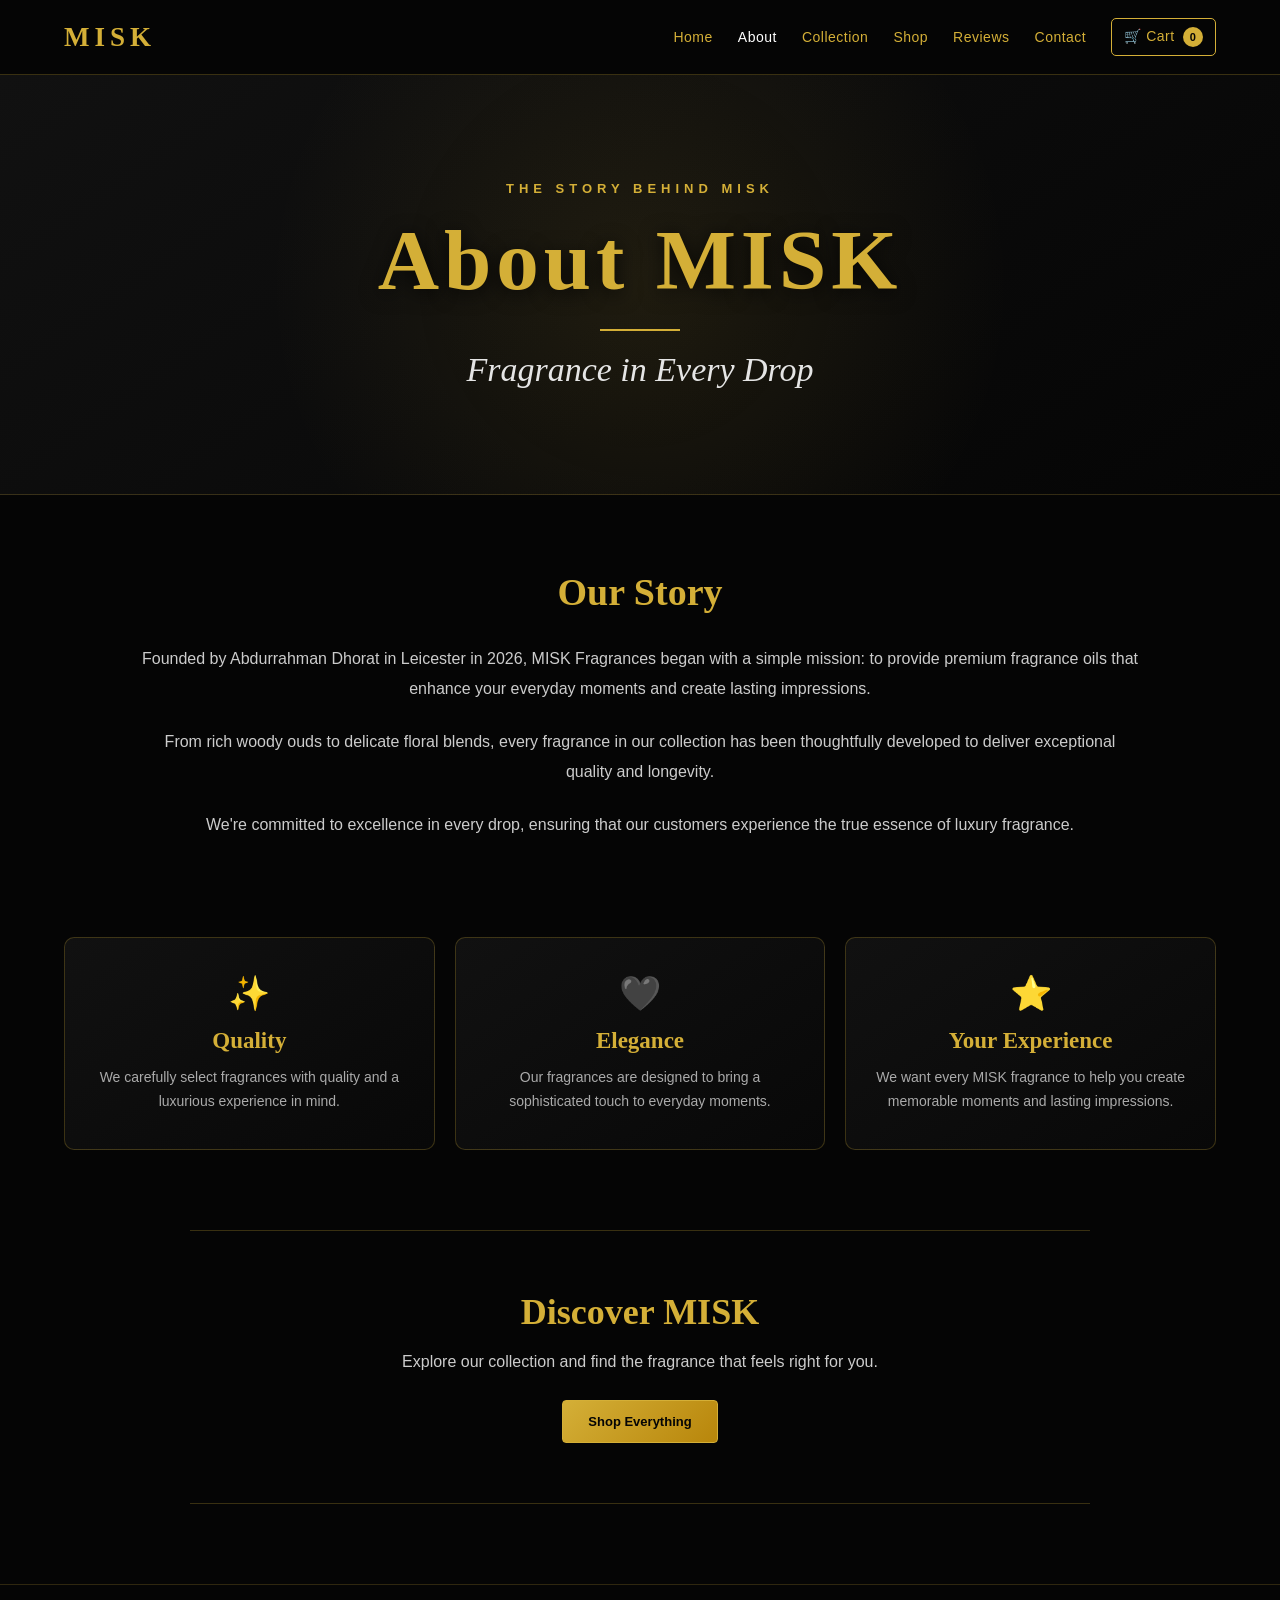
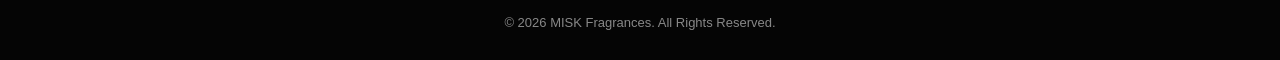
==== commit 5e453ac0: "Clean up about.html by removing markdown and text Removed unnecessary markdown formatting and a desc" ====
--- a/about.html
+++ b/about.html
@@ -1,4 +1,3 @@
-```html
 <!DOCTYPE html>
 <html lang="en">
 
@@ -1104,6 +1103,3 @@
 </body>
 
 </html>
-```
-
-This version has the full navigation: **Home → About → Collection → Shop → Reviews → Contact → 🛒 Cart**, and the cart number automatically stays synced with your `miskCart` in `localStorage`.
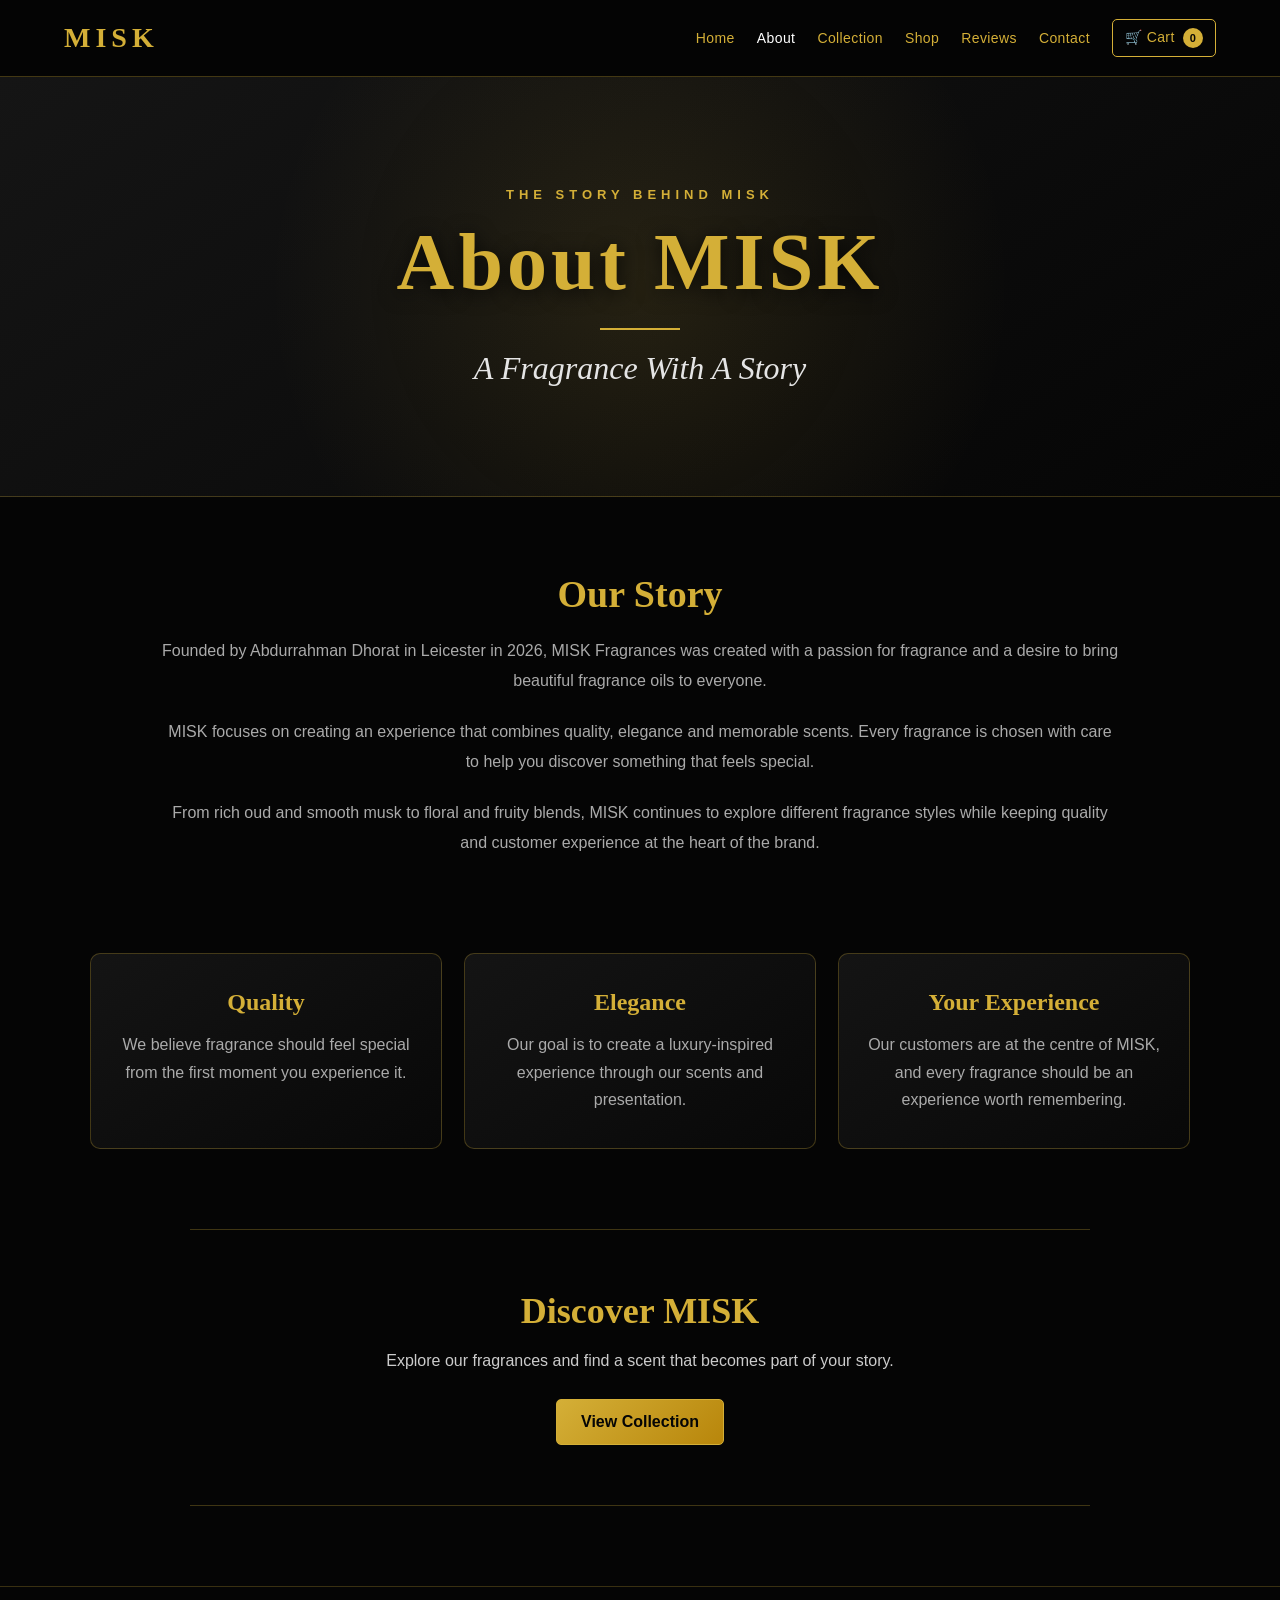
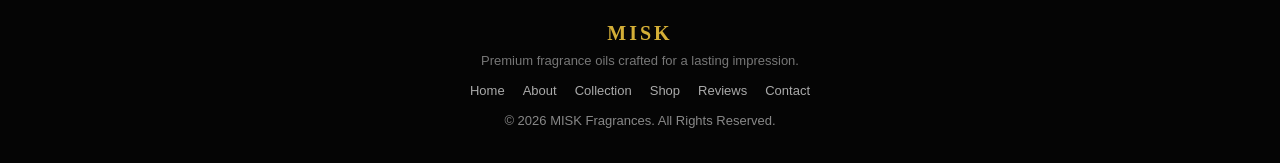
==== commit 2c4dc0e2: "Revise About page content and metadata Updated the title, meta description, and added new content to" ====
--- a/about.html
+++ b/about.html
@@ -1,781 +1,35 @@
 <!DOCTYPE html>
 <html lang="en">
-
 <head>
 
 <meta charset="UTF-8">
-
 <meta name="viewport" content="width=device-width, initial-scale=1.0">
 
-<title>About - MISK Fragrances | Premium Fragrance Oils</title>
-
-<meta
-name="description"
-content="Learn about MISK Fragrances - Founded by Abdurrahman Dhorat in Leicester in 2026, providing premium fragrance oils inspired by luxury oud, musk and signature scents."
->
-
-<meta
-name="keywords"
-content="MISK Fragrances, Abdurrahman Dhorat, Leicester fragrance, fragrance oils, oud, musk, perfume oils"
->
-
-<meta
-name="author"
-content="MISK Fragrances"
->
-
-<style>
-
-/* =====================================================
-   BASIC RESET
-===================================================== */
-
-* {
-    margin: 0;
-    padding: 0;
-    box-sizing: border-box;
-}
-
-html {
-    scroll-behavior: smooth;
-}
-
-body {
-    background: #050505;
-    color: white;
-    font-family: Arial, Helvetica, sans-serif;
-    overflow-x: hidden;
-}
-
-a {
-    text-decoration: none;
-}
-
-
-/* =====================================================
-   HEADER
-===================================================== */
-
-header {
-    background: #050505;
-
-    border-bottom: 1px solid rgba(212,175,55,0.25);
-
-    position: sticky;
-
-    top: 0;
-
-    z-index: 1000;
-}
-
-
-.navbar {
-
-    width: 100%;
-
-    max-width: 1400px;
-
-    margin: auto;
-
-    padding: 18px 5%;
-
-    display: flex;
-
-    align-items: center;
-
-    justify-content: space-between;
-
-    gap: 20px;
-}
-
-
-/* =====================================================
-   LOGO
-===================================================== */
-
-.logo {
-
-    color: #d4af37;
-
-    font-family: Georgia, "Times New Roman", serif;
-
-    font-size: 27px;
-
-    font-weight: bold;
-
-    letter-spacing: 5px;
-
-    transition: 0.3s;
-}
-
-.logo:hover {
-
-    color: white;
-
-}
-
-
-/* =====================================================
-   NAVIGATION
-===================================================== */
-
-.nav-links {
-
-    display: flex;
-
-    align-items: center;
-
-    justify-content: center;
-
-    flex-wrap: wrap;
-
-    gap: 25px;
-}
-
-
-.nav-links a {
-
-    color: #d4af37;
-
-    font-size: 14px;
-
-    letter-spacing: 0.5px;
-
-    transition: 0.3s;
-}
-
-
-.nav-links a:hover {
-
-    color: white;
-
-}
-
-
-/* ACTIVE PAGE */
-
-.nav-links a.active {
-
-    color: white;
-
-}
-
-
-/* =====================================================
-   CART
-===================================================== */
-
-.cart-link {
-
-    border: 1px solid #d4af37;
-
-    padding: 8px 12px;
-
-    border-radius: 5px;
-
-    transition: 0.3s;
-}
-
-
-.cart-link:hover {
-
-    background: #d4af37;
-
-    color: #050505 !important;
-}
-
-
-.cart-count {
-
-    display: inline-flex;
-
-    align-items: center;
-
-    justify-content: center;
-
-    min-width: 20px;
-
-    height: 20px;
-
-    background: #d4af37;
-
-    color: #050505;
-
-    border-radius: 50%;
-
-    padding: 2px 6px;
-
-    font-size: 11px;
-
-    margin-left: 4px;
-
-    font-weight: bold;
-}
-
-
-/* =====================================================
-   ABOUT HERO
-===================================================== */
-
-.about-hero {
-
-    min-height: 420px;
-
-    display: flex;
-
-    align-items: center;
-
-    justify-content: center;
-
-    text-align: center;
-
-    padding: 80px 20px;
-
-    position: relative;
-
-    overflow: hidden;
-
-    background:
-
-        radial-gradient(
-            circle at center,
-            rgba(212,175,55,0.10),
-            transparent 55%
-        ),
-
-        linear-gradient(
-            145deg,
-            #111111,
-            #050505
-        );
-
-    border-bottom: 1px solid rgba(212,175,55,0.20);
-}
-
-
-.about-hero-content {
-
-    max-width: 850px;
-
-    position: relative;
-
-    z-index: 2;
-}
-
-
-.about-small {
-
-    color: #d4af37;
-
-    font-size: 13px;
-
-    font-weight: bold;
-
-    letter-spacing: 5px;
-
-    margin-bottom: 15px;
-}
-
-
-.about-hero h1 {
-
-    color: #d4af37;
-
-    font-family: Georgia, "Times New Roman", serif;
-
-    font-size: clamp(50px, 7vw, 85px);
-
-    letter-spacing: 5px;
-
-    margin-bottom: 15px;
-
-    text-shadow:
-        0 3px 20px rgba(0,0,0,0.8);
-}
-
-
-.gold-line {
-
-    width: 80px;
-
-    height: 2px;
-
-    background: #d4af37;
-
-    margin: 20px auto;
-}
-
-
-.about-tagline {
-
-    color: #e5e5e5;
-
-    font-family: Georgia, "Times New Roman", serif;
-
-    font-size: clamp(22px, 3vw, 34px);
-
-    font-style: italic;
-}
-
-
-/* =====================================================
-   ABOUT CONTENT
-===================================================== */
-
-.about-section {
-
-    width: 90%;
-
-    max-width: 1000px;
-
-    margin: auto;
-
-    padding: 75px 0;
-}
-
-
-.about-section h2 {
-
-    color: #d4af37;
-
-    font-family: Georgia, "Times New Roman", serif;
-
-    font-size: 38px;
-
-    text-align: center;
-
-    margin-bottom: 30px;
-}
-
-
-.about-section p {
-
-    color: #cccccc;
-
-    font-size: 16px;
-
-    line-height: 1.9;
-
-    margin-bottom: 22px;
-
-    text-align: center;
-}
-
-
-/* =====================================================
-   VALUES
-===================================================== */
-
-.values-section {
-
-    width: 90%;
-
-    max-width: 1200px;
-
-    margin: auto;
-
-    padding: 0 0 80px;
-
-    display: grid;
-
-    grid-template-columns:
-        repeat(3, 1fr);
-
-    gap: 20px;
-}
-
-
-.value-card {
-
-    background:
-        linear-gradient(
-            145deg,
-            #111111,
-            #080808
-        );
-
-    border: 1px solid rgba(212,175,55,0.25);
-
-    border-radius: 10px;
-
-    padding: 35px 25px;
-
-    text-align: center;
-
-    transition: 0.3s;
-}
-
-
-.value-card:hover {
-
-    transform: translateY(-5px);
-
-    border-color: #d4af37;
-
-    box-shadow:
-        0 10px 30px
-        rgba(212,175,55,0.12);
-}
-
-
-.value-icon {
-
-    font-size: 34px;
-
-    margin-bottom: 15px;
-}
-
-
-.value-card h3 {
-
-    color: #d4af37;
-
-    font-family: Georgia, "Times New Roman", serif;
-
-    font-size: 23px;
-
-    margin-bottom: 12px;
-}
-
-
-.value-card p {
-
-    color: #aaaaaa;
-
-    font-size: 14px;
-
-    line-height: 1.7;
-}
-
-
-/* =====================================================
-   CALL TO ACTION
-===================================================== */
-
-.about-cta {
-
-    width: 90%;
-
-    max-width: 900px;
-
-    margin: 0 auto 80px;
-
-    padding: 60px 20px;
-
-    text-align: center;
-
-    border-top: 1px solid rgba(212,175,55,0.25);
-
-    border-bottom: 1px solid rgba(212,175,55,0.25);
-}
-
-
-.about-cta h2 {
-
-    color: #d4af37;
-
-    font-family: Georgia, "Times New Roman", serif;
-
-    font-size: 36px;
-
-    margin-bottom: 15px;
-}
-
-
-.about-cta p {
-
-    color: #cccccc;
-
-    margin-bottom: 25px;
-
-    line-height: 1.7;
-}
-
-
-.about-btn {
-
-    display: inline-block;
-
-    padding: 13px 25px;
-
-    border: 1px solid #d4af37;
-
-    border-radius: 4px;
-
-    background:
-        linear-gradient(
-            135deg,
-            #d4af37,
-            #b8860b
-        );
-
-    color: #050505;
-
-    font-weight: bold;
-
-    font-size: 13px;
-
-    transition: 0.3s;
-}
-
-
-.about-btn:hover {
-
-    transform: translateY(-3px);
-
-    box-shadow:
-        0 8px 25px
-        rgba(212,175,55,0.35);
-}
-
-
-/* =====================================================
-   FOOTER
-===================================================== */
-
-footer {
-
-    padding: 30px 20px;
-
-    text-align: center;
-
-    border-top: 1px solid rgba(212,175,55,0.2);
-
-    color: #888888;
-
-    font-size: 13px;
-}
-
-
-/* =====================================================
-   BACK TO TOP
-===================================================== */
-
-#backToTop {
-
-    position: fixed;
-
-    right: 18px;
-
-    bottom: 18px;
-
-    width: 44px;
-
-    height: 44px;
-
-    border-radius: 50%;
-
-    border: 1px solid #d4af37;
-
-    background: #080808;
-
-    color: #d4af37;
-
-    font-size: 20px;
-
-    cursor: pointer;
-
-    z-index: 50;
-
-    opacity: 0;
-
-    visibility: hidden;
-
-    transition: 0.3s;
-}
-
-
-#backToTop.show {
-
-    opacity: 1;
-
-    visibility: visible;
-}
-
-
-/* =====================================================
-   MOBILE
-===================================================== */
-
-@media (max-width: 700px) {
-
-    .navbar {
-
-        flex-direction: column;
-
-        padding: 16px 12px;
-
-        gap: 15px;
-    }
-
-
-    .logo {
-
-        font-size: 25px;
-    }
-
-
-    .nav-links {
-
-        gap: 10px 14px;
-    }
-
-
-    .nav-links a {
-
-        font-size: 11px;
-    }
-
-
-    .cart-link {
-
-        padding: 7px 10px;
-    }
-
-
-    .about-hero {
-
-        min-height: 380px;
-
-        padding: 65px 20px;
-    }
-
-
-    .about-small {
-
-        font-size: 10px;
-
-        letter-spacing: 3px;
-    }
-
-
-    .about-hero h1 {
-
-        font-size: clamp(42px, 12vw, 65px);
-
-        letter-spacing: 3px;
-    }
-
-
-    .about-tagline {
-
-        font-size: 23px;
-    }
-
-
-    .about-section {
-
-        padding: 60px 0;
-    }
-
-
-    .about-section h2 {
-
-        font-size: 32px;
-    }
-
-
-    .about-section p {
-
-        font-size: 14px;
-
-        line-height: 1.8;
-    }
-
-
-    .values-section {
-
-        grid-template-columns: 1fr;
-
-        padding-bottom: 60px;
-    }
-
-
-    .about-cta {
-
-        margin-bottom: 60px;
-
-        padding: 50px 20px;
-    }
-
-
-    .about-cta h2 {
-
-        font-size: 30px;
-    }
-
-}
-
-
-/* =====================================================
-   VERY SMALL PHONES
-===================================================== */
-
-@media (max-width: 400px) {
-
-    .nav-links {
-
-        gap: 8px 10px;
-    }
-
-
-    .nav-links a {
-
-        font-size: 10px;
-    }
-
-
-    .about-hero h1 {
-
-        font-size: 40px;
-    }
-
-}
-
-</style>
+<title>About MISK Fragrances | Our Story</title>
+
+<meta name="description"
+content="Learn about MISK Fragrances, our story, values and passion for premium fragrance oils.">
+
+<link rel="stylesheet" href="style.css">
 
 </head>
 
 <body>
 
-
-<!-- =====================================================
-     HEADER
-===================================================== -->
-
 <header>
 
 <nav class="navbar">
 
-<a href="index.html" class="logo">
-MISK
-</a>
+<a href="index.html" class="logo">MISK</a>
 
 <div class="nav-links">
 
-<a href="index.html">
-Home
-</a>
-
-<a href="about.html" class="active">
-About
-</a>
-
-<a href="collection.html">
-Collection
-</a>
-
-<a href="shop.html">
-Shop
-</a>
-
-<a href="reviews.html">
-Reviews
-</a>
-
-<a href="contact.html">
-Contact
-</a>
+<a href="index.html">Home</a>
+<a href="about.html" class="active">About</a>
+<a href="collection.html">Collection</a>
+<a href="shop.html">Shop</a>
+<a href="reviews.html">Reviews</a>
+<a href="contact.html">Contact</a>
 
 <a href="cart.html" class="cart-link">
 🛒 Cart
@@ -789,317 +43,190 @@
 </header>
 
 
-<!-- =====================================================
-     ABOUT HERO
-===================================================== -->
-
-<section class="about-hero">
-
-<div class="about-hero-content">
-
-<p class="about-small">
+<section class="page-hero">
+
+<div class="hero-content">
+
+<p class="hero-small">
 THE STORY BEHIND MISK
 </p>
 
-<h1>
-About MISK
-</h1>
+<h1>About MISK</h1>
 
 <div class="gold-line"></div>
 
-<p class="about-tagline">
-Fragrance in Every Drop
-</p>
-
-</div>
-
-</section>
-
-
-<!-- =====================================================
-     ABOUT CONTENT
-===================================================== -->
-
-<section class="about-section">
-
-<h2>
-Our Story
-</h2>
-
-<p>
-
+<p class="hero-tagline">
+A Fragrance With A Story
+</p>
+
+</div>
+
+</section>
+
+
+<section class="about-content">
+
+<h2>Our Story</h2>
+
+<p>
 Founded by Abdurrahman Dhorat in Leicester in 2026,
-MISK Fragrances began with a simple mission: to provide
-premium fragrance oils that enhance your everyday
-moments and create lasting impressions.
-
-</p>
-
-<p>
-
-From rich woody ouds to delicate floral blends, every
-fragrance in our collection has been thoughtfully
-developed to deliver exceptional quality and longevity.
-
-</p>
-
-<p>
-
-We're committed to excellence in every drop, ensuring
-that our customers experience the true essence of
-luxury fragrance.
-
-</p>
-
-</section>
-
-
-<!-- =====================================================
-     OUR VALUES
-===================================================== -->
-
-<section class="values-section">
-
-<div class="value-card">
-
-<div class="value-icon">
-✨
-</div>
-
-<h3>
-Quality
-</h3>
-
-<p>
-
-We carefully select fragrances with
-quality and a luxurious experience
-in mind.
-
-</p>
-
-</div>
-
-
-<div class="value-card">
-
-<div class="value-icon">
-🖤
-</div>
-
-<h3>
-Elegance
-</h3>
-
-<p>
-
-Our fragrances are designed to bring
-a sophisticated touch to everyday
-moments.
-
-</p>
-
-</div>
-
-
-<div class="value-card">
-
-<div class="value-icon">
-⭐
-</div>
-
-<h3>
-Your Experience
-</h3>
-
-<p>
-
-We want every MISK fragrance to help
-you create memorable moments and
-lasting impressions.
-
-</p>
-
-</div>
-
-</section>
-
-
-<!-- =====================================================
-     CALL TO ACTION
-===================================================== -->
-
-<section class="about-cta">
-
-<h2>
-Discover MISK
-</h2>
-
-<p>
-
-Explore our collection and find the fragrance
-that feels right for you.
-
-</p>
-
-<a
-href="shop.html"
-class="about-btn"
->
-
-Shop Everything
-
+MISK Fragrances was created with a passion for fragrance
+and a desire to bring beautiful fragrance oils to everyone.
+</p>
+
+<p>
+MISK focuses on creating an experience that combines
+quality, elegance and memorable scents. Every fragrance
+is chosen with care to help you discover something that
+feels special.
+</p>
+
+<p>
+From rich oud and smooth musk to floral and fruity blends,
+MISK continues to explore different fragrance styles while
+keeping quality and customer experience at the heart of the brand.
+</p>
+
+</section>
+
+
+<section class="values-grid">
+
+<div class="card value-card">
+
+<h3>Quality</h3>
+
+<p>
+We believe fragrance should feel special from the first
+moment you experience it.
+</p>
+
+</div>
+
+
+<div class="card value-card">
+
+<h3>Elegance</h3>
+
+<p>
+Our goal is to create a luxury-inspired experience through
+our scents and presentation.
+</p>
+
+</div>
+
+
+<div class="card value-card">
+
+<h3>Your Experience</h3>
+
+<p>
+Our customers are at the centre of MISK, and every fragrance
+should be an experience worth remembering.
+</p>
+
+</div>
+
+</section>
+
+
+<section class="cta">
+
+<h2>Discover MISK</h2>
+
+<p>
+Explore our fragrances and find a scent that becomes part of your story.
+</p>
+
+<a href="collection.html" class="btn btn-primary">
+View Collection
 </a>
 
 </section>
 
 
-<!-- =====================================================
-     FOOTER
-===================================================== -->
-
 <footer>
 
+<div class="footer-brand">MISK</div>
+
+<p class="footer-text">
+Premium fragrance oils crafted for a lasting impression.
+</p>
+
+<div class="footer-links">
+
+<a href="index.html">Home</a>
+<a href="about.html">About</a>
+<a href="collection.html">Collection</a>
+<a href="shop.html">Shop</a>
+<a href="reviews.html">Reviews</a>
+<a href="contact.html">Contact</a>
+
+</div>
+
+<p>
 © 2026 MISK Fragrances. All Rights Reserved.
+</p>
 
 </footer>
 
 
-<!-- =====================================================
-     BACK TO TOP
-===================================================== -->
-
-<button
-id="backToTop"
-onclick="window.scrollTo({top:0,behavior:'smooth'})"
+<button id="backToTop"
 aria-label="Back to top"
->
-
+onclick="window.scrollTo({top:0,behavior:'smooth'})">
 ↑
-
 </button>
 
 
-<!-- =====================================================
-     JAVASCRIPT
-===================================================== -->
-
 <script>
 
-/* =====================================================
-   CART COUNT
-===================================================== */
-
-function updateCartCount() {
+function updateCartCount(){
 
     let cart = [];
 
-    try {
-
+    try{
         cart =
-            JSON.parse(
-                localStorage.getItem("miskCart")
-            ) || [];
-
-    } catch (error) {
-
+            JSON.parse(localStorage.getItem("miskCart")) || [];
+    }catch(error){
         cart = [];
-
     }
 
-
-    const totalItems =
+    const total =
         cart.reduce(
-            function(total, item) {
-
-                return total +
-                    (Number(item.quantity) || 0);
-
-            },
+            (sum,item) =>
+            sum + Number(item.quantity || 0),
             0
         );
 
-
-    const cartCount =
-        document.getElementById("cartCount");
-
-
-    if (cartCount) {
-
-        cartCount.textContent =
-            totalItems;
-
+    document.getElementById("cartCount").textContent =
+        total;
+}
+
+updateCartCount();
+
+window.addEventListener("storage",updateCartCount);
+
+document.addEventListener("visibilitychange",function(){
+
+    if(!document.hidden){
+        updateCartCount();
     }
 
-}
-
-
-updateCartCount();
-
-
-/* =====================================================
-   UPDATE CART WHEN STORAGE CHANGES
-===================================================== */
-
-window.addEventListener(
-    "storage",
-    function(event) {
-
-        if (event.key === "miskCart") {
-
-            updateCartCount();
-
-        }
-
-    }
-);
-
-
-/* =====================================================
-   UPDATE CART WHEN RETURNING TO PAGE
-===================================================== */
-
-document.addEventListener(
-    "visibilitychange",
-    function() {
-
-        if (!document.hidden) {
-
-            updateCartCount();
-
-        }
-
-    }
-);
-
-
-/* =====================================================
-   BACK TO TOP
-===================================================== */
+});
 
 const backToTop =
 document.getElementById("backToTop");
 
-
-window.addEventListener(
-    "scroll",
-    function() {
-
-        if (window.scrollY > 400) {
-
-            backToTop.classList.add("show");
-
-        } else {
-
-            backToTop.classList.remove("show");
-
-        }
-
-    }
-);
+window.addEventListener("scroll",function(){
+
+    backToTop.classList.toggle(
+        "show",
+        window.scrollY > 400
+    );
+
+});
 
 </script>
 
 </body>
-
 </html>
--- a/style.css
+++ b/style.css
@@ -0,0 +1,1119 @@
+:root{
+    --gold:#d4af37;
+    --gold-dark:#b8860b;
+    --silver:#c0c0c0;
+    --silver-light:#e5e5e5;
+    --bg:#050505;
+    --card:#111;
+    --border:rgba(212,175,55,.28);
+}
+
+*{
+    margin:0;
+    padding:0;
+    box-sizing:border-box;
+}
+
+html{
+    scroll-behavior:smooth;
+}
+
+body{
+    background:var(--bg);
+    color:white;
+    font-family:Arial,Helvetica,sans-serif;
+    overflow-x:hidden;
+}
+
+a{
+    text-decoration:none;
+}
+
+button,
+input,
+textarea{
+    font-family:inherit;
+}
+
+/* ================================
+   HEADER
+================================ */
+
+header,
+.site-nav{
+    position:sticky;
+    top:0;
+    z-index:1000;
+    background:rgba(5,5,5,.97);
+    border-bottom:1px solid rgba(212,175,55,.3);
+    backdrop-filter:blur(10px);
+}
+
+.navbar{
+    width:100%;
+    max-width:1400px;
+    margin:auto;
+    min-height:76px;
+    padding:16px 5%;
+    display:flex;
+    align-items:center;
+    justify-content:space-between;
+    gap:25px;
+}
+
+.logo{
+    color:var(--gold);
+    font-family:Georgia,"Times New Roman",serif;
+    font-size:28px;
+    font-weight:bold;
+    letter-spacing:5px;
+    transition:.3s;
+    white-space:nowrap;
+}
+
+.logo:hover{
+    color:white;
+}
+
+.nav-links{
+    display:flex;
+    align-items:center;
+    justify-content:center;
+    flex-wrap:wrap;
+    gap:22px;
+}
+
+.nav-links a{
+    color:var(--gold);
+    font-size:14px;
+    letter-spacing:.4px;
+    transition:.3s;
+}
+
+.nav-links a:hover{
+    color:white;
+}
+
+.nav-links a.active{
+    color:white;
+}
+
+.cart-link{
+    border:1px solid var(--gold);
+    padding:8px 12px;
+    border-radius:5px;
+}
+
+.cart-link:hover{
+    background:var(--gold);
+    color:#050505!important;
+}
+
+.cart-count{
+    display:inline-flex;
+    align-items:center;
+    justify-content:center;
+    min-width:20px;
+    height:20px;
+    padding:2px 6px;
+    margin-left:4px;
+    background:var(--gold);
+    color:#050505;
+    border-radius:50%;
+    font-size:11px;
+    font-weight:bold;
+}
+
+/* ================================
+   HERO
+================================ */
+
+.page-hero{
+    min-height:420px;
+    display:flex;
+    align-items:center;
+    justify-content:center;
+    text-align:center;
+    padding:70px 20px;
+    background:
+        radial-gradient(
+            circle at center,
+            rgba(212,175,55,.12),
+            transparent 55%
+        ),
+        linear-gradient(
+            145deg,
+            #151515,
+            #050505
+        );
+    border-bottom:1px solid rgba(212,175,55,.25);
+}
+
+.hero-content{
+    max-width:900px;
+}
+
+.hero-small{
+    color:var(--gold);
+    font-size:13px;
+    font-weight:bold;
+    letter-spacing:5px;
+    margin-bottom:15px;
+}
+
+.page-hero h1{
+    color:var(--gold);
+    font-family:Georgia,"Times New Roman",serif;
+    font-size:clamp(48px,7vw,80px);
+    letter-spacing:4px;
+    text-shadow:0 3px 20px rgba(0,0,0,.8);
+}
+
+.gold-line{
+    width:80px;
+    height:2px;
+    background:var(--gold);
+    margin:20px auto;
+}
+
+.hero-tagline{
+    color:var(--silver-light);
+    font-family:Georgia,"Times New Roman",serif;
+    font-size:clamp(21px,3vw,32px);
+    font-style:italic;
+}
+
+/* ================================
+   SECTIONS
+================================ */
+
+.section{
+    width:90%;
+    max-width:1200px;
+    margin:auto;
+    padding:75px 0 90px;
+}
+
+.section-title{
+    color:var(--gold);
+    font-family:Georgia,"Times New Roman",serif;
+    font-size:40px;
+    text-align:center;
+    margin-bottom:12px;
+}
+
+.section-intro{
+    max-width:720px;
+    margin:0 auto 45px;
+    text-align:center;
+    color:#aaa;
+    line-height:1.8;
+    font-size:15px;
+}
+
+/* ================================
+   BUTTONS
+================================ */
+
+.btn{
+    display:inline-block;
+    padding:13px 24px;
+    border-radius:5px;
+    font-weight:bold;
+    transition:.3s;
+    cursor:pointer;
+}
+
+.btn-primary{
+    background:linear-gradient(
+        135deg,
+        var(--gold),
+        var(--gold-dark)
+    );
+    border:1px solid var(--gold);
+    color:#050505;
+}
+
+.btn-primary:hover{
+    transform:translateY(-2px);
+    box-shadow:0 7px 20px rgba(212,175,55,.25);
+}
+
+.btn-secondary{
+    background:transparent;
+    border:1px solid var(--gold);
+    color:var(--gold);
+}
+
+.btn-secondary:hover{
+    background:var(--gold);
+    color:#050505;
+}
+
+/* ================================
+   CARDS
+================================ */
+
+.card{
+    background:
+        linear-gradient(
+            145deg,
+            #141414,
+            #080808
+        );
+    border:1px solid var(--border);
+    border-radius:10px;
+    transition:.3s;
+}
+
+.card:hover{
+    transform:translateY(-5px);
+    border-color:var(--gold);
+    box-shadow:0 12px 35px rgba(212,175,55,.13);
+}
+
+/* ================================
+   FOOTER
+================================ */
+
+footer{
+    border-top:1px solid rgba(212,175,55,.25);
+    padding:35px 20px;
+    text-align:center;
+    color:#888;
+    font-size:13px;
+}
+
+.footer-brand{
+    color:var(--gold);
+    font-family:Georgia,"Times New Roman",serif;
+    font-size:20px;
+    font-weight:bold;
+    letter-spacing:3px;
+    margin-bottom:8px;
+}
+
+.footer-text{
+    margin-bottom:15px;
+    color:#777;
+}
+
+.footer-links{
+    display:flex;
+    justify-content:center;
+    flex-wrap:wrap;
+    gap:18px;
+    margin-bottom:15px;
+}
+
+.footer-links a{
+    color:#aaa;
+    transition:.3s;
+}
+
+.footer-links a:hover{
+    color:var(--gold);
+}
+
+/* ================================
+   BACK TO TOP
+================================ */
+
+#backToTop{
+    position:fixed;
+    right:20px;
+    bottom:20px;
+    width:48px;
+    height:48px;
+    border-radius:50%;
+    border:1px solid var(--gold);
+    background:#080808;
+    color:var(--gold);
+    font-size:22px;
+    font-weight:bold;
+    cursor:pointer;
+    z-index:2000;
+    opacity:0;
+    visibility:hidden;
+    transform:translateY(15px);
+    transition:.3s;
+}
+
+#backToTop.show{
+    opacity:1;
+    visibility:visible;
+    transform:translateY(0);
+}
+
+#backToTop:hover{
+    background:var(--gold);
+    color:#050505;
+    transform:translateY(-3px);
+}
+
+/* ================================
+   HOME HERO
+================================ */
+
+.misk-hero{
+    position:relative;
+    min-height:750px;
+    overflow:hidden;
+    display:flex;
+    align-items:center;
+    justify-content:center;
+    text-align:center;
+}
+
+.hero-slides{
+    position:absolute;
+    inset:0;
+    overflow:hidden;
+}
+
+.hero-slide{
+    position:absolute;
+    inset:0;
+    width:100%;
+    height:100%;
+    object-fit:contain;
+    object-position:center;
+    padding:20px;
+    opacity:0;
+    transform:scale(1.08);
+    transition:opacity 1.2s ease;
+}
+
+.hero-slide.active{
+    opacity:1;
+}
+
+.hero-overlay{
+    position:absolute;
+    inset:0;
+    background:
+        linear-gradient(
+            90deg,
+            rgba(0,0,0,.72),
+            rgba(0,0,0,.35),
+            rgba(0,0,0,.72)
+        );
+}
+
+.hero-main-content{
+    position:relative;
+    z-index:2;
+    max-width:900px;
+    padding:40px 20px;
+}
+
+.hero-main-small{
+    color:var(--gold);
+    font-size:14px;
+    letter-spacing:5px;
+    font-weight:bold;
+}
+
+.hero-main-content h1{
+    color:var(--gold);
+    font-family:Georgia,"Times New Roman",serif;
+    font-size:clamp(55px,9vw,100px);
+    letter-spacing:5px;
+    margin:12px 0;
+    text-shadow:0 4px 25px #000;
+}
+
+.hero-main-content .gold-line{
+    margin:18px auto;
+}
+
+.hero-main-tagline{
+    color:white;
+    font-family:Georgia,"Times New Roman",serif;
+    font-size:clamp(25px,4vw,40px);
+    font-style:italic;
+}
+
+.hero-description{
+    max-width:650px;
+    margin:20px auto 30px;
+    color:#ddd;
+    line-height:1.8;
+}
+
+.hero-buttons{
+    display:flex;
+    justify-content:center;
+    flex-wrap:wrap;
+    gap:15px;
+}
+
+/* ================================
+   HOME WELCOME
+================================ */
+
+.welcome{
+    max-width:1000px;
+    margin:auto;
+    padding:80px 20px;
+    text-align:center;
+}
+
+.welcome h2{
+    color:var(--gold);
+    font-family:Georgia,"Times New Roman",serif;
+    font-size:40px;
+    margin-bottom:20px;
+}
+
+.welcome p{
+    color:#aaa;
+    line-height:1.9;
+}
+
+/* ================================
+   FEATURE GRID
+================================ */
+
+.feature-grid{
+    width:90%;
+    max-width:1200px;
+    margin:0 auto 80px;
+    display:grid;
+    grid-template-columns:repeat(4,1fr);
+    gap:22px;
+}
+
+.feature-card{
+    padding:30px 22px;
+    text-align:center;
+}
+
+.feature-card h3{
+    color:var(--gold);
+    font-family:Georgia,"Times New Roman",serif;
+    margin-bottom:12px;
+}
+
+.feature-card p{
+    color:#aaa;
+    line-height:1.7;
+    font-size:14px;
+}
+
+/* ================================
+   CTA
+================================ */
+
+.cta{
+    width:90%;
+    max-width:900px;
+    margin:0 auto 80px;
+    padding:60px 20px;
+    text-align:center;
+    border-top:1px solid var(--border);
+    border-bottom:1px solid var(--border);
+}
+
+.cta h2{
+    color:var(--gold);
+    font-family:Georgia,"Times New Roman",serif;
+    font-size:36px;
+    margin-bottom:15px;
+}
+
+.cta p{
+    color:#ccc;
+    line-height:1.7;
+    margin-bottom:25px;
+}
+
+/* ================================
+   ABOUT
+================================ */
+
+.about-content{
+    max-width:1000px;
+    margin:auto;
+    padding:75px 20px;
+    text-align:center;
+}
+
+.about-content h2{
+    color:var(--gold);
+    font-family:Georgia,"Times New Roman",serif;
+    font-size:38px;
+    margin-bottom:20px;
+}
+
+.about-content p{
+    color:#aaa;
+    line-height:1.9;
+    margin-bottom:20px;
+}
+
+.values-grid{
+    width:90%;
+    max-width:1100px;
+    margin:0 auto 80px;
+    display:grid;
+    grid-template-columns:repeat(3,1fr);
+    gap:22px;
+}
+
+.value-card{
+    padding:35px 25px;
+    text-align:center;
+}
+
+.value-card h3{
+    color:var(--gold);
+    font-family:Georgia,"Times New Roman",serif;
+    font-size:24px;
+    margin-bottom:15px;
+}
+
+.value-card p{
+    color:#aaa;
+    line-height:1.7;
+}
+
+/* ================================
+   PRODUCTS
+================================ */
+
+.product-grid{
+    display:grid;
+    grid-template-columns:repeat(4,1fr);
+    gap:22px;
+}
+
+.product-card{
+    padding:28px 22px;
+    text-align:center;
+    min-height:330px;
+    display:flex;
+    flex-direction:column;
+    justify-content:space-between;
+}
+
+.product-icon{
+    width:75px;
+    height:75px;
+    margin:0 auto 20px;
+    border-radius:50%;
+    display:flex;
+    align-items:center;
+    justify-content:center;
+    background:radial-gradient(circle,#222,#080808);
+    border:1px solid rgba(212,175,55,.4);
+    font-size:30px;
+}
+
+.product-card h3{
+    color:var(--gold);
+    font-family:Georgia,"Times New Roman",serif;
+    font-size:23px;
+    margin-bottom:12px;
+}
+
+.product-card p{
+    color:#aaa;
+    font-size:14px;
+    line-height:1.7;
+    margin-bottom:15px;
+}
+
+.price{
+    display:block;
+    color:var(--gold);
+    font-size:21px;
+    font-weight:bold;
+    margin:8px 0 18px;
+}
+
+.add-cart{
+    width:100%;
+    padding:12px 18px;
+    border:1px solid var(--gold);
+    border-radius:5px;
+    background:linear-gradient(135deg,var(--gold),var(--gold-dark));
+    color:#050505;
+    font-weight:bold;
+    cursor:pointer;
+    transition:.3s;
+}
+
+.add-cart:hover{
+    transform:translateY(-2px);
+    box-shadow:0 7px 20px rgba(212,175,55,.25);
+}
+
+.add-cart.added{
+    background:#111;
+    color:var(--gold);
+}
+
+/* ================================
+   REVIEWS
+================================ */
+
+.review-form{
+    max-width:750px;
+    margin:0 auto 60px;
+    padding:30px;
+}
+
+.review-form h2{
+    color:var(--gold);
+    font-family:Georgia,"Times New Roman",serif;
+    margin-bottom:25px;
+    text-align:center;
+}
+
+.form-group{
+    margin-bottom:18px;
+}
+
+.form-group label{
+    display:block;
+    color:var(--gold);
+    font-weight:bold;
+    margin-bottom:8px;
+}
+
+input,
+textarea,
+select{
+    width:100%;
+    padding:13px;
+    background:#050505;
+    color:white;
+    border:1px solid #444;
+    border-radius:5px;
+    outline:none;
+}
+
+input:focus,
+textarea:focus,
+select:focus{
+    border-color:var(--gold);
+}
+
+textarea{
+    min-height:120px;
+    resize:vertical;
+}
+
+.review-grid{
+    display:grid;
+    grid-template-columns:repeat(2,1fr);
+    gap:22px;
+}
+
+.review-card{
+    padding:28px;
+}
+
+.review-name{
+    color:var(--gold);
+    font-weight:bold;
+    font-size:18px;
+}
+
+.review-product{
+    color:#888;
+    font-size:13px;
+    margin:5px 0 10px;
+}
+
+.stars{
+    color:var(--gold);
+    letter-spacing:2px;
+    margin-bottom:12px;
+}
+
+.review-text{
+    color:#ccc;
+    line-height:1.8;
+}
+
+.verified{
+    display:inline-block;
+    margin-top:15px;
+    color:var(--gold);
+    font-size:11px;
+    border:1px solid rgba(212,175,55,.4);
+    padding:4px 8px;
+    border-radius:4px;
+}
+
+/* ================================
+   CONTACT
+================================ */
+
+.contact-box{
+    max-width:650px;
+    margin:0 auto;
+    padding:40px;
+}
+
+.contact-item{
+    margin:30px 0;
+    text-align:center;
+}
+
+.contact-item:first-child{
+    margin-top:0;
+}
+
+.contact-item:last-child{
+    margin-bottom:0;
+}
+
+.contact-label{
+    color:var(--gold);
+    font-weight:bold;
+    font-size:13px;
+    text-transform:uppercase;
+    letter-spacing:1px;
+    margin-bottom:10px;
+}
+
+.contact-value{
+    color:#ddd;
+    font-size:17px;
+    line-height:1.7;
+}
+
+.contact-value a{
+    color:var(--gold);
+    font-weight:bold;
+}
+
+.contact-value a:hover{
+    color:white;
+}
+
+/* ================================
+   CART
+================================ */
+
+.cart-container{
+    max-width:950px;
+    margin:auto;
+    padding:70px 20px 90px;
+}
+
+.cart-item{
+    display:flex;
+    align-items:center;
+    justify-content:space-between;
+    gap:20px;
+    padding:22px;
+    margin-bottom:15px;
+}
+
+.item-info{
+    flex:1;
+}
+
+.item-info h3{
+    color:var(--gold);
+    font-family:Georgia,"Times New Roman",serif;
+    margin-bottom:8px;
+}
+
+.item-price{
+    color:#aaa;
+}
+
+.quantity{
+    display:flex;
+    align-items:center;
+    gap:10px;
+}
+
+.quantity button{
+    width:32px;
+    height:32px;
+    border:1px solid var(--gold);
+    background:#000;
+    color:var(--gold);
+    cursor:pointer;
+    border-radius:4px;
+    font-size:18px;
+}
+
+.quantity button:hover{
+    background:var(--gold);
+    color:#000;
+}
+
+.quantity span{
+    min-width:25px;
+    text-align:center;
+}
+
+.remove{
+    background:#000;
+    color:#aaa;
+    border:1px solid #555;
+    padding:8px 12px;
+    border-radius:4px;
+    cursor:pointer;
+}
+
+.remove:hover{
+    color:white;
+    border-color:var(--gold);
+}
+
+.cart-total{
+    text-align:right;
+    border-top:1px solid var(--gold);
+    margin-top:30px;
+    padding-top:25px;
+}
+
+.cart-total h3{
+    color:var(--gold);
+    font-family:Georgia,"Times New Roman",serif;
+    font-size:25px;
+}
+
+.cart-buttons{
+    display:flex;
+    justify-content:flex-end;
+    gap:15px;
+    margin-top:25px;
+}
+
+.empty{
+    padding:60px 20px;
+    text-align:center;
+}
+
+.empty h3{
+    color:var(--gold);
+    font-family:Georgia,"Times New Roman",serif;
+    font-size:28px;
+    margin-bottom:12px;
+}
+
+.empty p{
+    color:#aaa;
+    margin-bottom:20px;
+}
+
+/* ================================
+   CHECKOUT
+================================ */
+
+.checkout-container{
+    max-width:800px;
+    margin:auto;
+    padding:70px 20px 90px;
+}
+
+.order-box{
+    padding:32px;
+}
+
+.order-summary{
+    border-top:1px solid #333;
+    margin-top:28px;
+    padding-top:22px;
+}
+
+.order-summary h3{
+    color:var(--gold);
+    font-family:Georgia,"Times New Roman",serif;
+    margin-bottom:15px;
+}
+
+.order-summary p{
+    color:#bbb;
+    line-height:1.7;
+    margin:8px 0;
+}
+
+.order-summary hr{
+    border:none;
+    border-top:1px solid #333;
+    margin:18px 0;
+}
+
+.order-total{
+    color:var(--gold);
+    font-size:20px;
+}
+
+.place-order{
+    width:100%;
+    margin-top:25px;
+    padding:15px;
+    background:linear-gradient(135deg,var(--gold),var(--gold-dark));
+    border:1px solid var(--gold);
+    border-radius:5px;
+    color:#000;
+    font-weight:bold;
+    font-size:16px;
+    cursor:pointer;
+    transition:.3s;
+}
+
+.place-order:hover{
+    transform:translateY(-2px);
+    box-shadow:0 7px 20px rgba(212,175,55,.3);
+}
+
+.optional{
+    color:#777;
+    font-size:12px;
+    font-weight:normal;
+}
+
+.note-help{
+    color:#777;
+    font-size:12px;
+    line-height:1.5;
+    margin-top:7px;
+}
+
+.empty-message{
+    text-align:center;
+    background:#0d0d0d;
+    border:1px solid #333;
+    border-radius:7px;
+    padding:20px;
+    color:#999;
+}
+
+.empty-message strong{
+    color:var(--gold);
+}
+
+.back{
+    display:block;
+    text-align:center;
+    margin-top:22px;
+    color:var(--gold);
+}
+
+.back:hover{
+    color:white;
+}
+
+/* ================================
+   RESPONSIVE
+================================ */
+
+@media(max-width:1050px){
+
+    .product-grid{
+        grid-template-columns:repeat(2,1fr);
+    }
+
+    .feature-grid{
+        grid-template-columns:repeat(2,1fr);
+    }
+
+}
+
+@media(max-width:800px){
+
+    .navbar{
+        flex-direction:column;
+        padding:16px 12px;
+        gap:15px;
+    }
+
+    .logo{
+        font-size:25px;
+    }
+
+    .nav-links{
+        gap:10px 14px;
+    }
+
+    .nav-links a{
+        font-size:11px;
+    }
+
+    .page-hero{
+        min-height:360px;
+        padding:60px 20px;
+    }
+
+    .hero-small{
+        font-size:10px;
+        letter-spacing:3px;
+    }
+
+    .page-hero h1{
+        font-size:clamp(40px,11vw,65px);
+    }
+
+    .hero-tagline{
+        font-size:23px;
+    }
+
+    .misk-hero{
+        min-height:680px;
+    }
+
+    .feature-grid,
+    .values-grid,
+    .review-grid{
+        grid-template-columns:1fr;
+    }
+
+    .section{
+        padding:60px 0;
+    }
+
+    .section-title{
+        font-size:32px;
+    }
+
+    .product-grid{
+        grid-template-columns:1fr;
+    }
+
+    .cart-item{
+        flex-direction:column;
+        align-items:flex-start;
+    }
+
+    .cart-buttons{
+        flex-direction:column;
+    }
+
+    .cart-buttons .btn{
+        text-align:center;
+    }
+
+    .order-box,
+    .contact-box,
+    .review-form{
+        padding:24px 18px;
+    }
+
+}
+
+@media(max-width:400px){
+
+    .nav-links{
+        gap:8px 10px;
+    }
+
+    .nav-links a{
+        font-size:10px;
+    }
+
+    .logo{
+        font-size:23px;
+    }
+
+}
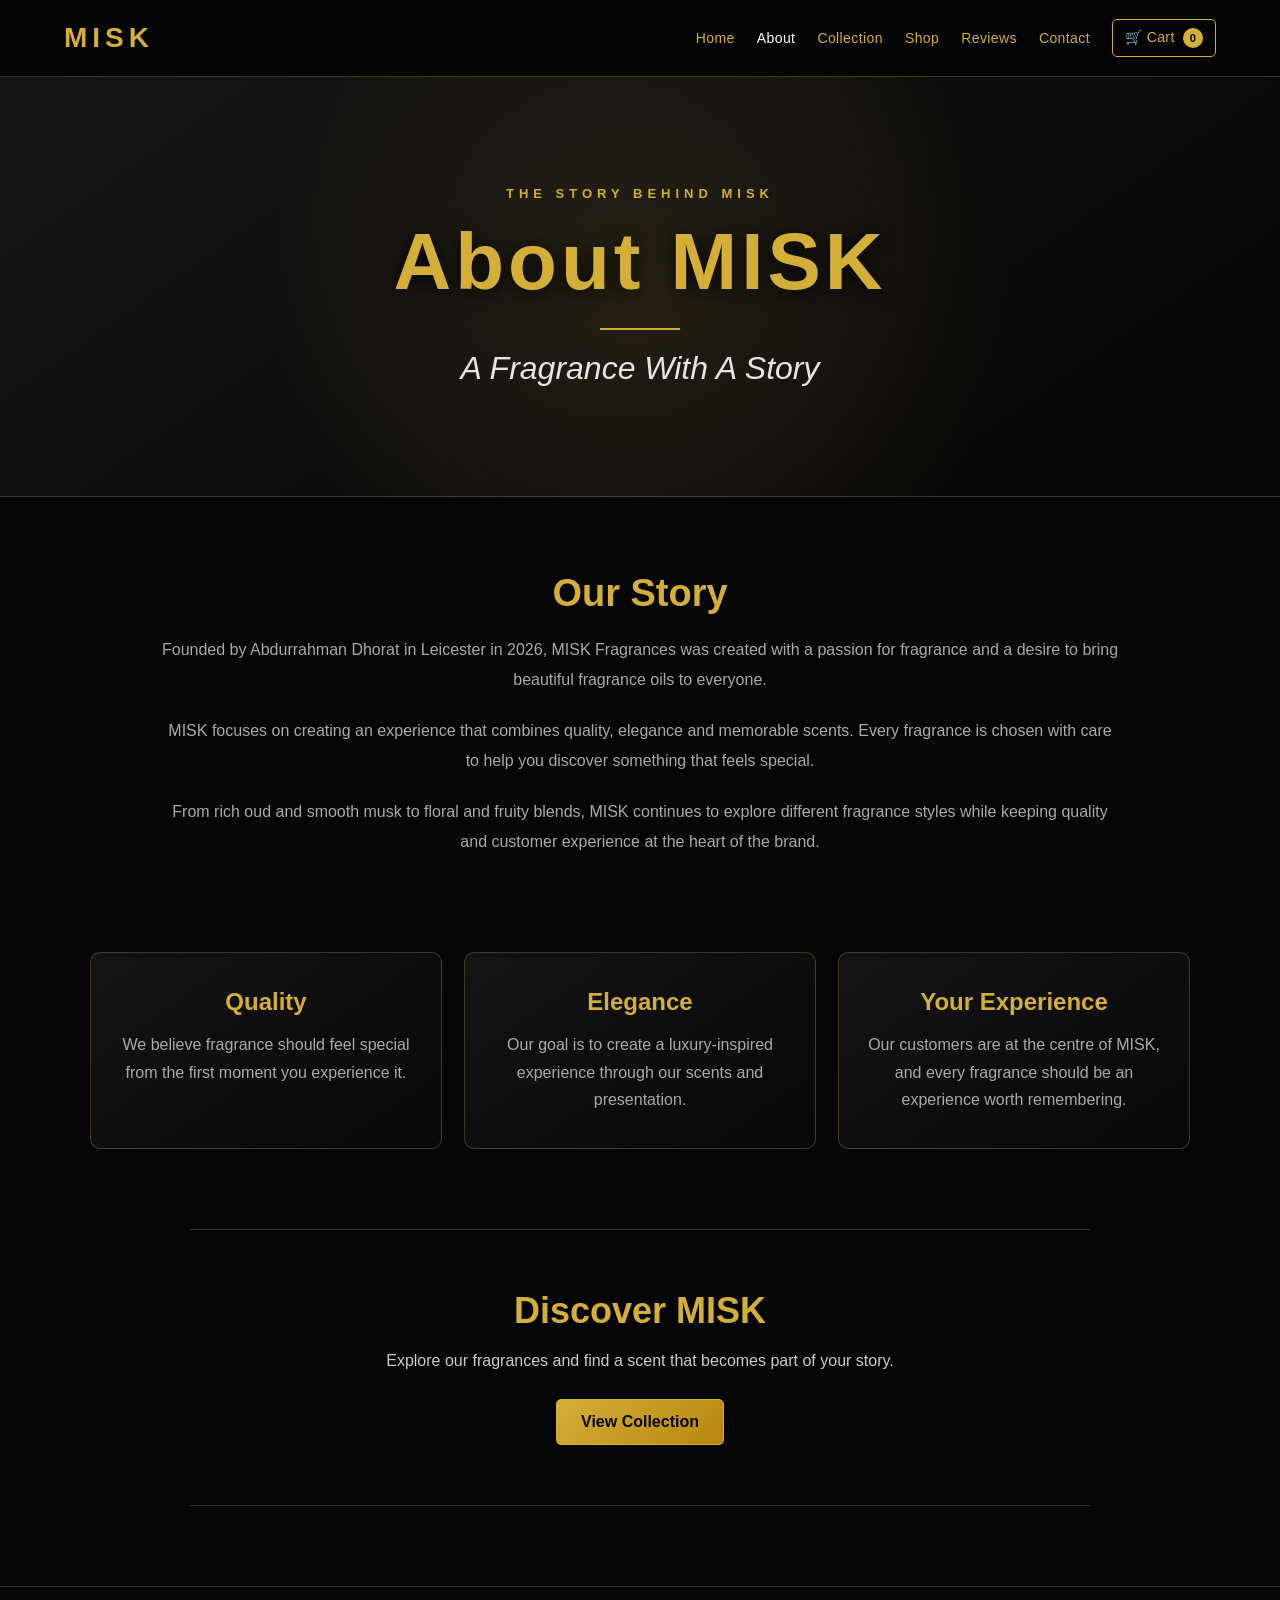
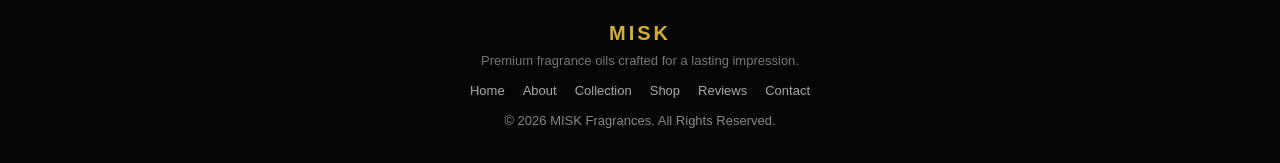
==== commit 9bf496ac: "Refactor HTML structure and improve readability" ====
--- a/about.html
+++ b/about.html
@@ -12,6 +12,14 @@
 
 <link rel="stylesheet" href="style.css">
 
+<style>
+*,
+*::before,
+*::after{
+    font-family:"Comic Sans MS", cursive, sans-serif !important;
+}
+</style>
+
 </head>
 
 <body>
@@ -20,15 +28,22 @@
 
 <nav class="navbar">
 
-<a href="index.html" class="logo">MISK</a>
+<a href="index.html" class="logo">
+MISK
+</a>
 
 <div class="nav-links">
 
 <a href="index.html">Home</a>
+
 <a href="about.html" class="active">About</a>
+
 <a href="collection.html">Collection</a>
+
 <a href="shop.html">Shop</a>
+
 <a href="reviews.html">Reviews</a>
+
 <a href="contact.html">Contact</a>
 
 <a href="cart.html" class="cart-link">
@@ -51,7 +66,9 @@
 THE STORY BEHIND MISK
 </p>
 
-<h1>About MISK</h1>
+<h1>
+About MISK
+</h1>
 
 <div class="gold-line"></div>
 
@@ -66,7 +83,9 @@
 
 <section class="about-content">
 
-<h2>Our Story</h2>
+<h2>
+Our Story
+</h2>
 
 <p>
 Founded by Abdurrahman Dhorat in Leicester in 2026,
@@ -94,7 +113,9 @@
 
 <div class="card value-card">
 
-<h3>Quality</h3>
+<h3>
+Quality
+</h3>
 
 <p>
 We believe fragrance should feel special from the first
@@ -106,7 +127,9 @@
 
 <div class="card value-card">
 
-<h3>Elegance</h3>
+<h3>
+Elegance
+</h3>
 
 <p>
 Our goal is to create a luxury-inspired experience through
@@ -118,7 +141,9 @@
 
 <div class="card value-card">
 
-<h3>Your Experience</h3>
+<h3>
+Your Experience
+</h3>
 
 <p>
 Our customers are at the centre of MISK, and every fragrance
@@ -132,7 +157,9 @@
 
 <section class="cta">
 
-<h2>Discover MISK</h2>
+<h2>
+Discover MISK
+</h2>
 
 <p>
 Explore our fragrances and find a scent that becomes part of your story.
@@ -147,7 +174,9 @@
 
 <footer>
 
-<div class="footer-brand">MISK</div>
+<div class="footer-brand">
+MISK
+</div>
 
 <p class="footer-text">
 Premium fragrance oils crafted for a lasting impression.
@@ -156,10 +185,15 @@
 <div class="footer-links">
 
 <a href="index.html">Home</a>
+
 <a href="about.html">About</a>
+
 <a href="collection.html">Collection</a>
+
 <a href="shop.html">Shop</a>
+
 <a href="reviews.html">Reviews</a>
+
 <a href="contact.html">Contact</a>
 
 </div>
@@ -171,7 +205,8 @@
 </footer>
 
 
-<button id="backToTop"
+<button
+id="backToTop"
 aria-label="Back to top"
 onclick="window.scrollTo({top:0,behavior:'smooth'})">
 ↑
@@ -185,10 +220,16 @@
     let cart = [];
 
     try{
+
         cart =
-            JSON.parse(localStorage.getItem("miskCart")) || [];
+            JSON.parse(
+                localStorage.getItem("miskCart")
+            ) || [];
+
     }catch(error){
+
         cart = [];
+
     }
 
     const total =
@@ -198,33 +239,44 @@
             0
         );
 
-    document.getElementById("cartCount").textContent =
-        total;
+    document.getElementById("cartCount")
+        .textContent = total;
+
 }
 
 updateCartCount();
 
-window.addEventListener("storage",updateCartCount);
-
-document.addEventListener("visibilitychange",function(){
-
-    if(!document.hidden){
-        updateCartCount();
+window.addEventListener(
+    "storage",
+    updateCartCount
+);
+
+document.addEventListener(
+    "visibilitychange",
+    function(){
+
+        if(!document.hidden){
+            updateCartCount();
+        }
+
     }
-
-});
+);
+
 
 const backToTop =
-document.getElementById("backToTop");
-
-window.addEventListener("scroll",function(){
-
-    backToTop.classList.toggle(
-        "show",
-        window.scrollY > 400
-    );
-
-});
+    document.getElementById("backToTop");
+
+window.addEventListener(
+    "scroll",
+    function(){
+
+        backToTop.classList.toggle(
+            "show",
+            window.scrollY > 400
+        );
+
+    }
+);
 
 </script>
 
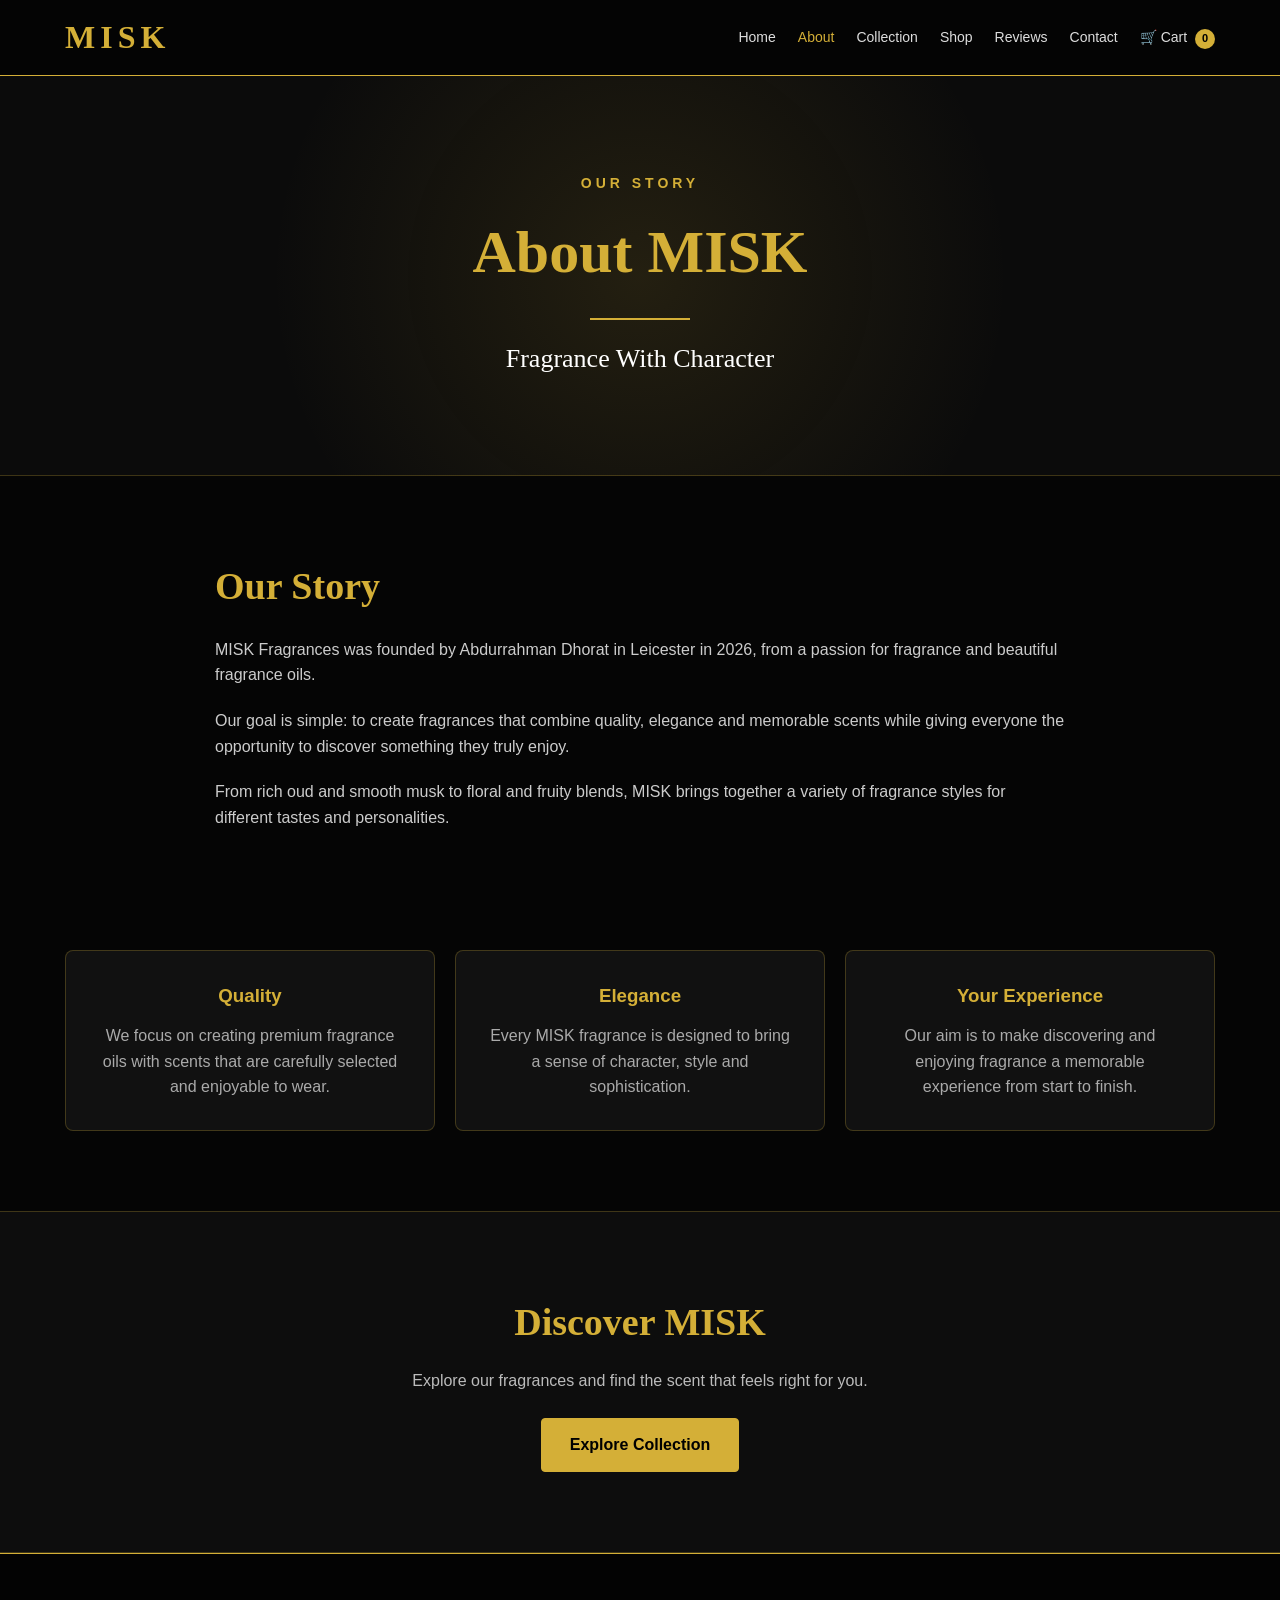
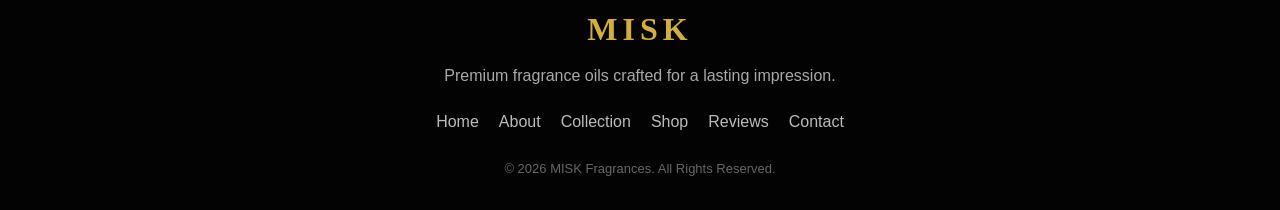
==== commit 28588f0d: "Refactor about.html for better readability and style Removed inline styles and improved text content" ====
--- a/about.html
+++ b/about.html
@@ -12,14 +12,6 @@
 
 <link rel="stylesheet" href="style.css">
 
-<style>
-*,
-*::before,
-*::after{
-    font-family:"Comic Sans MS", cursive, sans-serif !important;
-}
-</style>
-
 </head>
 
 <body>
@@ -28,22 +20,15 @@
 
 <nav class="navbar">
 
-<a href="index.html" class="logo">
-MISK
-</a>
+<a href="index.html" class="logo">MISK</a>
 
 <div class="nav-links">
 
 <a href="index.html">Home</a>
-
 <a href="about.html" class="active">About</a>
-
 <a href="collection.html">Collection</a>
-
 <a href="shop.html">Shop</a>
-
 <a href="reviews.html">Reviews</a>
-
 <a href="contact.html">Contact</a>
 
 <a href="cart.html" class="cart-link">
@@ -63,17 +48,15 @@
 <div class="hero-content">
 
 <p class="hero-small">
-THE STORY BEHIND MISK
-</p>
-
-<h1>
-About MISK
-</h1>
+OUR STORY
+</p>
+
+<h1>About MISK</h1>
 
 <div class="gold-line"></div>
 
 <p class="hero-tagline">
-A Fragrance With A Story
+Fragrance With Character
 </p>
 
 </div>
@@ -88,22 +71,20 @@
 </h2>
 
 <p>
-Founded by Abdurrahman Dhorat in Leicester in 2026,
-MISK Fragrances was created with a passion for fragrance
-and a desire to bring beautiful fragrance oils to everyone.
-</p>
-
-<p>
-MISK focuses on creating an experience that combines
-quality, elegance and memorable scents. Every fragrance
-is chosen with care to help you discover something that
-feels special.
+MISK Fragrances was founded by Abdurrahman Dhorat in Leicester in 2026,
+from a passion for fragrance and beautiful fragrance oils.
+</p>
+
+<p>
+Our goal is simple: to create fragrances that combine quality,
+elegance and memorable scents while giving everyone the opportunity
+to discover something they truly enjoy.
 </p>
 
 <p>
 From rich oud and smooth musk to floral and fruity blends,
-MISK continues to explore different fragrance styles while
-keeping quality and customer experience at the heart of the brand.
+MISK brings together a variety of fragrance styles for different
+tastes and personalities.
 </p>
 
 </section>
@@ -113,13 +94,11 @@
 
 <div class="card value-card">
 
-<h3>
-Quality
-</h3>
-
-<p>
-We believe fragrance should feel special from the first
-moment you experience it.
+<h3>Quality</h3>
+
+<p>
+We focus on creating premium fragrance oils with scents that
+are carefully selected and enjoyable to wear.
 </p>
 
 </div>
@@ -127,13 +106,11 @@
 
 <div class="card value-card">
 
-<h3>
-Elegance
-</h3>
-
-<p>
-Our goal is to create a luxury-inspired experience through
-our scents and presentation.
+<h3>Elegance</h3>
+
+<p>
+Every MISK fragrance is designed to bring a sense of character,
+style and sophistication.
 </p>
 
 </div>
@@ -141,13 +118,11 @@
 
 <div class="card value-card">
 
-<h3>
-Your Experience
-</h3>
-
-<p>
-Our customers are at the centre of MISK, and every fragrance
-should be an experience worth remembering.
+<h3>Your Experience</h3>
+
+<p>
+Our aim is to make discovering and enjoying fragrance a memorable
+experience from start to finish.
 </p>
 
 </div>
@@ -162,11 +137,11 @@
 </h2>
 
 <p>
-Explore our fragrances and find a scent that becomes part of your story.
+Explore our fragrances and find the scent that feels right for you.
 </p>
 
 <a href="collection.html" class="btn btn-primary">
-View Collection
+Explore Collection
 </a>
 
 </section>
@@ -185,15 +160,10 @@
 <div class="footer-links">
 
 <a href="index.html">Home</a>
-
 <a href="about.html">About</a>
-
 <a href="collection.html">Collection</a>
-
 <a href="shop.html">Shop</a>
-
 <a href="reviews.html">Reviews</a>
-
 <a href="contact.html">Contact</a>
 
 </div>
@@ -215,9 +185,9 @@
 
 <script>
 
-function updateCartCount(){
-
-    let cart = [];
+let cart = [];
+
+function loadCart(){
 
     try{
 
@@ -231,6 +201,11 @@
         cart = [];
 
     }
+
+}
+
+
+function updateCartCount(){
 
     const total =
         cart.reduce(
@@ -239,44 +214,45 @@
             0
         );
 
-    document.getElementById("cartCount")
-        .textContent = total;
+    document.getElementById("cartCount").textContent = total;
 
 }
 
+loadCart();
 updateCartCount();
 
-window.addEventListener(
-    "storage",
-    updateCartCount
-);
-
-document.addEventListener(
-    "visibilitychange",
-    function(){
-
-        if(!document.hidden){
-            updateCartCount();
-        }
+
+window.addEventListener("storage",function(){
+
+    loadCart();
+    updateCartCount();
+
+});
+
+
+document.addEventListener("visibilitychange",function(){
+
+    if(!document.hidden){
+
+        loadCart();
+        updateCartCount();
 
     }
-);
+
+});
 
 
 const backToTop =
     document.getElementById("backToTop");
 
-window.addEventListener(
-    "scroll",
-    function(){
-
-        backToTop.classList.toggle(
-            "show",
-            window.scrollY > 400
-        );
-
-    }
-);
+window.addEventListener("scroll",function(){
+
+    backToTop.classList.toggle(
+        "show",
+        window.scrollY > 400
+    );
+
+});
 
 </script>
 
--- a/style.css
+++ b/style.css
@@ -3,9 +3,15 @@
     --gold-dark:#b8860b;
     --silver:#c0c0c0;
     --silver-light:#e5e5e5;
+
     --bg:#050505;
+    --bg-light:#0b0b0b;
     --card:#111;
-    --border:rgba(212,175,55,.28);
+
+    --border:rgba(212,175,55,.25);
+
+    --text:#f5f5f5;
+    --muted:#aaa;
 }
 
 *{
@@ -20,1100 +26,1618 @@
 
 body{
     background:var(--bg);
-    color:white;
-    font-family:Arial,Helvetica,sans-serif;
-    overflow-x:hidden;
+    color:var(--text);
+    font-family:Arial, Helvetica, sans-serif;
+    line-height:1.6;
 }
 
 a{
+    color:inherit;
     text-decoration:none;
+}
+
+img{
+    max-width:100%;
+    display:block;
 }
 
 button,
 input,
-textarea{
-    font-family:inherit;
-}
-
-/* ================================
+textarea,
+select{
+    font:inherit;
+}
+
+
+/* =====================================================
    HEADER
-================================ */
-
-header,
-.site-nav{
+===================================================== */
+
+header{
     position:sticky;
     top:0;
     z-index:1000;
-    background:rgba(5,5,5,.97);
-    border-bottom:1px solid rgba(212,175,55,.3);
-    backdrop-filter:blur(10px);
+
+    background:rgba(5,5,5,.98);
+
+    border-bottom:1px solid var(--gold);
 }
 
 .navbar{
     width:100%;
-    max-width:1400px;
+    max-width:1200px;
+    min-height:75px;
+
     margin:auto;
-    min-height:76px;
-    padding:16px 5%;
+    padding:0 25px;
+
     display:flex;
     align-items:center;
     justify-content:space-between;
+
     gap:25px;
 }
 
 .logo{
     color:var(--gold);
+
     font-family:Georgia,"Times New Roman",serif;
-    font-size:28px;
+    font-size:32px;
     font-weight:bold;
+
     letter-spacing:5px;
-    transition:.3s;
+
     white-space:nowrap;
-}
-
-.logo:hover{
-    color:white;
 }
 
 .nav-links{
     display:flex;
     align-items:center;
     justify-content:center;
+
+    gap:22px;
     flex-wrap:wrap;
-    gap:22px;
 }
 
 .nav-links a{
-    color:var(--gold);
+    color:#ddd;
     font-size:14px;
-    letter-spacing:.4px;
-    transition:.3s;
-}
-
-.nav-links a:hover{
-    color:white;
-}
-
+
+    transition:color .3s ease;
+}
+
+.nav-links a:hover,
 .nav-links a.active{
-    color:white;
+    color:var(--gold);
 }
 
 .cart-link{
-    border:1px solid var(--gold);
-    padding:8px 12px;
-    border-radius:5px;
-}
-
-.cart-link:hover{
-    background:var(--gold);
-    color:#050505!important;
+    position:relative;
 }
 
 .cart-count{
     display:inline-flex;
+
     align-items:center;
     justify-content:center;
+
     min-width:20px;
     height:20px;
-    padding:2px 6px;
+
+    padding:0 5px;
     margin-left:4px;
+
+    border-radius:50%;
+
     background:var(--gold);
-    color:#050505;
-    border-radius:50%;
+    color:#000;
+
     font-size:11px;
     font-weight:bold;
 }
 
-/* ================================
-   HERO
-================================ */
-
-.page-hero{
-    min-height:420px;
+
+/* =====================================================
+   BUTTONS
+===================================================== */
+
+.btn{
+    display:inline-block;
+
+    padding:13px 28px;
+
+    border:1px solid var(--gold);
+    border-radius:4px;
+
+    font-weight:bold;
+
+    cursor:pointer;
+
+    transition:
+        background .3s ease,
+        color .3s ease,
+        transform .3s ease,
+        box-shadow .3s ease;
+}
+
+.btn:hover{
+    transform:translateY(-2px);
+}
+
+.btn-primary{
+    background:var(--gold);
+    color:#000;
+}
+
+.btn-primary:hover{
+    background:var(--gold-dark);
+    color:#fff;
+
+    box-shadow:0 5px 20px rgba(212,175,55,.2);
+}
+
+.btn-secondary{
+    background:transparent;
+    color:var(--gold);
+}
+
+.btn-secondary:hover{
+    background:var(--gold);
+    color:#000;
+}
+
+
+/* =====================================================
+   HOMEPAGE HERO
+===================================================== */
+
+.misk-hero{
+    position:relative;
+
+    min-height:650px;
+
     display:flex;
     align-items:center;
     justify-content:center;
+
+    overflow:hidden;
+
+    background:#050505;
+}
+
+.hero-overlay{
+    position:absolute;
+    inset:0;
+
+    z-index:1;
+
+    background:
+        radial-gradient(
+            circle at 50% 50%,
+            rgba(212,175,55,.12),
+            transparent 55%
+        );
+}
+
+
+/* Bottle side */
+
+.hero-bottle-slider{
+    position:relative;
+
+    z-index:2;
+
+    width:50%;
+
+    display:flex;
+    flex-direction:column;
+    align-items:center;
+    justify-content:center;
+}
+
+.bottle-slides{
+    position:relative;
+
+    width:100%;
+    max-width:500px;
+    height:450px;
+}
+
+.bottle-slide{
+    position:absolute;
+
+    top:50%;
+    left:50%;
+
+    width:90%;
+    height:420px;
+
+    object-fit:contain;
+
+    transform:
+        translate(-50%,-50%)
+        scale(.95);
+
+    opacity:0;
+
+    transition:
+        opacity .7s ease,
+        transform .7s ease;
+}
+
+.bottle-slide.active{
+    opacity:1;
+
+    transform:
+        translate(-50%,-50%)
+        scale(1);
+}
+
+
+/* Slider dots */
+
+.slider-dots{
+    position:relative;
+
+    z-index:5;
+
+    display:flex;
+
+    justify-content:center;
+    align-items:center;
+
+    gap:10px;
+
+    margin-top:5px;
+}
+
+.slider-dot{
+    width:11px;
+    height:11px;
+
+    padding:0;
+
+    border:1px solid var(--gold);
+    border-radius:50%;
+
+    background:transparent;
+
+    cursor:pointer;
+
+    transition:
+        background .3s ease,
+        transform .3s ease;
+}
+
+.slider-dot:hover{
+    transform:scale(1.15);
+}
+
+.slider-dot.active{
+    background:var(--gold);
+}
+
+
+/* Homepage text */
+
+.hero-main-content{
+    position:relative;
+
+    z-index:2;
+
+    width:50%;
+    max-width:650px;
+
+    padding:50px;
+
+    text-align:left;
+}
+
+.hero-main-small,
+.hero-small{
+    color:var(--gold);
+
+    font-size:14px;
+    font-weight:bold;
+
+    letter-spacing:4px;
+}
+
+.hero-main-content h1{
+    margin:10px 0;
+
+    color:var(--gold);
+
+    font-family:Georgia,"Times New Roman",serif;
+
+    font-size:80px;
+
+    letter-spacing:10px;
+}
+
+.hero-main-tagline,
+.hero-tagline{
+    color:#fff;
+
+    font-family:Georgia,"Times New Roman",serif;
+
+    font-size:26px;
+
+    margin-bottom:15px;
+}
+
+.hero-description{
+    max-width:650px;
+
+    margin:0 0 30px;
+
+    color:#ddd;
+
+    font-size:17px;
+}
+
+.hero-main-content .gold-line{
+    margin:20px 0;
+}
+
+.hero-buttons{
+    display:flex;
+
+    justify-content:flex-start;
+
+    gap:15px;
+
+    flex-wrap:wrap;
+}
+
+
+/* =====================================================
+   PAGE HERO
+===================================================== */
+
+.page-hero{
+    min-height:400px;
+
+    display:flex;
+    align-items:center;
+    justify-content:center;
+
+    padding:60px 20px;
+
     text-align:center;
-    padding:70px 20px;
+
     background:
         radial-gradient(
             circle at center,
             rgba(212,175,55,.12),
             transparent 55%
         ),
-        linear-gradient(
-            145deg,
-            #151515,
-            #050505
-        );
-    border-bottom:1px solid rgba(212,175,55,.25);
+        #0b0b0b;
+
+    border-bottom:1px solid var(--border);
 }
 
 .hero-content{
     max-width:900px;
 }
 
-.hero-small{
-    color:var(--gold);
-    font-size:13px;
+.hero-content h1{
+    margin:10px 0;
+
+    color:var(--gold);
+
+    font-family:Georgia,"Times New Roman",serif;
+
+    font-size:60px;
+}
+
+.gold-line{
+    width:100px;
+    height:2px;
+
+    margin:18px auto;
+
+    background:var(--gold);
+}
+
+.hero-content .hero-tagline{
+    margin-bottom:0;
+}
+
+
+/* =====================================================
+   SECTIONS
+===================================================== */
+
+.section,
+.welcome,
+.about-content{
+    width:100%;
+    max-width:1200px;
+
+    margin:auto;
+
+    padding:80px 25px;
+}
+
+.section-title,
+.welcome h2,
+.about-content h2{
+    margin-bottom:20px;
+
+    color:var(--gold);
+
+    font-family:Georgia,"Times New Roman",serif;
+
+    font-size:38px;
+
+    text-align:center;
+}
+
+.section-intro,
+.welcome > p{
+    max-width:750px;
+
+    margin:0 auto 45px;
+
+    color:var(--muted);
+
+    text-align:center;
+}
+
+.about-content{
+    max-width:900px;
+}
+
+.about-content h2{
+    text-align:left;
+}
+
+.about-content p{
+    margin-bottom:20px;
+
+    color:#ccc;
+}
+
+
+/* =====================================================
+   CARDS
+===================================================== */
+
+.card{
+    background:var(--card);
+
+    border:1px solid var(--border);
+    border-radius:8px;
+
+    transition:
+        border-color .3s ease,
+        transform .3s ease,
+        box-shadow .3s ease;
+}
+
+.card:hover{
+    border-color:var(--gold);
+
+    transform:translateY(-4px);
+
+    box-shadow:0 10px 30px rgba(0,0,0,.3);
+}
+
+
+/* =====================================================
+   FEATURES
+===================================================== */
+
+.feature-grid,
+.values-grid{
+    width:100%;
+    max-width:1200px;
+
+    margin:auto;
+
+    padding:20px 25px 80px;
+
+    display:grid;
+
+    grid-template-columns:repeat(4,1fr);
+
+    gap:20px;
+}
+
+.values-grid{
+    grid-template-columns:repeat(3,1fr);
+}
+
+.feature-card,
+.value-card{
+    padding:30px;
+
+    text-align:center;
+}
+
+.feature-card h3,
+.value-card h3{
+    margin-bottom:12px;
+
+    color:var(--gold);
+}
+
+.feature-card p,
+.value-card p{
+    color:var(--muted);
+}
+
+
+/* =====================================================
+   COLLECTION
+===================================================== */
+
+.collection-grid{
+    display:grid;
+
+    grid-template-columns:repeat(4,1fr);
+
+    gap:22px;
+}
+
+.collection-card{
+    padding:20px;
+
+    text-align:center;
+}
+
+.collection-card img{
+    width:100%;
+    height:280px;
+
+    object-fit:contain;
+
+    margin-bottom:15px;
+}
+
+.collection-card h3{
+    margin-bottom:10px;
+
+    color:var(--gold);
+}
+
+.collection-card p{
+    color:var(--muted);
+}
+
+.collection-price{
+    margin-top:15px;
+
+    color:var(--gold);
+
     font-weight:bold;
-    letter-spacing:5px;
-    margin-bottom:15px;
-}
-
-.page-hero h1{
-    color:var(--gold);
-    font-family:Georgia,"Times New Roman",serif;
-    font-size:clamp(48px,7vw,80px);
-    letter-spacing:4px;
-    text-shadow:0 3px 20px rgba(0,0,0,.8);
-}
-
-.gold-line{
-    width:80px;
-    height:2px;
-    background:var(--gold);
-    margin:20px auto;
-}
-
-.hero-tagline{
-    color:var(--silver-light);
-    font-family:Georgia,"Times New Roman",serif;
-    font-size:clamp(21px,3vw,32px);
-    font-style:italic;
-}
-
-/* ================================
-   SECTIONS
-================================ */
-
-.section{
-    width:90%;
+}
+
+
+/* =====================================================
+   SHOP
+===================================================== */
+
+.product-grid{
+    width:100%;
     max-width:1200px;
+
     margin:auto;
-    padding:75px 0 90px;
-}
-
-.section-title{
-    color:var(--gold);
-    font-family:Georgia,"Times New Roman",serif;
-    font-size:40px;
+
+    display:grid;
+
+    grid-template-columns:repeat(4,1fr);
+
+    gap:22px;
+}
+
+.product-card-link{
+    display:block;
+
+    color:inherit;
+    text-decoration:none;
+
+    cursor:pointer;
+}
+
+.product-card{
+    height:100%;
+
+    padding:25px;
+
     text-align:center;
-    margin-bottom:12px;
-}
-
-.section-intro{
-    max-width:720px;
-    margin:0 auto 45px;
+
+    background:var(--card);
+
+    border:1px solid var(--border);
+    border-radius:8px;
+
+    transition:
+        transform .3s ease,
+        border-color .3s ease,
+        box-shadow .3s ease;
+}
+
+.product-card-link:hover .product-card{
+    transform:translateY(-6px);
+
+    border-color:var(--gold);
+
+    box-shadow:0 12px 30px rgba(0,0,0,.35);
+}
+
+.product-image{
+    width:100%;
+    height:260px;
+
+    object-fit:contain;
+
+    margin-bottom:20px;
+}
+
+.product-card h3{
+    margin-bottom:10px;
+
+    color:var(--gold);
+
+    font-size:21px;
+}
+
+.product-card p{
+    margin-bottom:18px;
+
+    color:var(--muted);
+
+    font-size:14px;
+}
+
+.product-price-preview{
+    color:var(--gold);
+
+    font-weight:bold;
+}
+
+
+/* =====================================================
+   CTA
+===================================================== */
+
+.cta{
+    padding:80px 25px;
+
     text-align:center;
-    color:#aaa;
-    line-height:1.8;
-    font-size:15px;
-}
-
-/* ================================
-   BUTTONS
-================================ */
-
-.btn{
-    display:inline-block;
-    padding:13px 24px;
-    border-radius:5px;
-    font-weight:bold;
-    transition:.3s;
-    cursor:pointer;
-}
-
-.btn-primary{
-    background:linear-gradient(
-        135deg,
-        var(--gold),
-        var(--gold-dark)
-    );
-    border:1px solid var(--gold);
-    color:#050505;
-}
-
-.btn-primary:hover{
-    transform:translateY(-2px);
-    box-shadow:0 7px 20px rgba(212,175,55,.25);
-}
-
-.btn-secondary{
-    background:transparent;
-    border:1px solid var(--gold);
-    color:var(--gold);
-}
-
-.btn-secondary:hover{
-    background:var(--gold);
-    color:#050505;
-}
-
-/* ================================
-   CARDS
-================================ */
-
-.card{
-    background:
-        linear-gradient(
-            145deg,
-            #141414,
-            #080808
-        );
-    border:1px solid var(--border);
-    border-radius:10px;
-    transition:.3s;
-}
-
-.card:hover{
-    transform:translateY(-5px);
-    border-color:var(--gold);
-    box-shadow:0 12px 35px rgba(212,175,55,.13);
-}
-
-/* ================================
-   FOOTER
-================================ */
-
-footer{
-    border-top:1px solid rgba(212,175,55,.25);
-    padding:35px 20px;
-    text-align:center;
-    color:#888;
-    font-size:13px;
-}
-
-.footer-brand{
-    color:var(--gold);
-    font-family:Georgia,"Times New Roman",serif;
-    font-size:20px;
-    font-weight:bold;
-    letter-spacing:3px;
-    margin-bottom:8px;
-}
-
-.footer-text{
-    margin-bottom:15px;
-    color:#777;
-}
-
-.footer-links{
-    display:flex;
-    justify-content:center;
-    flex-wrap:wrap;
-    gap:18px;
-    margin-bottom:15px;
-}
-
-.footer-links a{
-    color:#aaa;
-    transition:.3s;
-}
-
-.footer-links a:hover{
-    color:var(--gold);
-}
-
-/* ================================
-   BACK TO TOP
-================================ */
-
-#backToTop{
-    position:fixed;
-    right:20px;
-    bottom:20px;
-    width:48px;
-    height:48px;
-    border-radius:50%;
-    border:1px solid var(--gold);
-    background:#080808;
-    color:var(--gold);
-    font-size:22px;
-    font-weight:bold;
-    cursor:pointer;
-    z-index:2000;
-    opacity:0;
-    visibility:hidden;
-    transform:translateY(15px);
-    transition:.3s;
-}
-
-#backToTop.show{
-    opacity:1;
-    visibility:visible;
-    transform:translateY(0);
-}
-
-#backToTop:hover{
-    background:var(--gold);
-    color:#050505;
-    transform:translateY(-3px);
-}
-
-/* ================================
-   HOME HERO
-================================ */
-
-.misk-hero{
-    position:relative;
-    min-height:750px;
-    overflow:hidden;
-    display:flex;
-    align-items:center;
-    justify-content:center;
-    text-align:center;
-}
-
-.hero-slides{
-    position:absolute;
-    inset:0;
-    overflow:hidden;
-}
-
-.hero-slide{
-    position:absolute;
-    inset:0;
-    width:100%;
-    height:100%;
-    object-fit:contain;
-    object-position:center;
-    padding:20px;
-    opacity:0;
-    transform:scale(1.08);
-    transition:opacity 1.2s ease;
-}
-
-.hero-slide.active{
-    opacity:1;
-}
-
-.hero-overlay{
-    position:absolute;
-    inset:0;
-    background:
-        linear-gradient(
-            90deg,
-            rgba(0,0,0,.72),
-            rgba(0,0,0,.35),
-            rgba(0,0,0,.72)
-        );
-}
-
-.hero-main-content{
-    position:relative;
-    z-index:2;
-    max-width:900px;
-    padding:40px 20px;
-}
-
-.hero-main-small{
-    color:var(--gold);
-    font-size:14px;
-    letter-spacing:5px;
-    font-weight:bold;
-}
-
-.hero-main-content h1{
-    color:var(--gold);
-    font-family:Georgia,"Times New Roman",serif;
-    font-size:clamp(55px,9vw,100px);
-    letter-spacing:5px;
-    margin:12px 0;
-    text-shadow:0 4px 25px #000;
-}
-
-.hero-main-content .gold-line{
-    margin:18px auto;
-}
-
-.hero-main-tagline{
-    color:white;
-    font-family:Georgia,"Times New Roman",serif;
-    font-size:clamp(25px,4vw,40px);
-    font-style:italic;
-}
-
-.hero-description{
-    max-width:650px;
-    margin:20px auto 30px;
-    color:#ddd;
-    line-height:1.8;
-}
-
-.hero-buttons{
-    display:flex;
-    justify-content:center;
-    flex-wrap:wrap;
-    gap:15px;
-}
-
-/* ================================
-   HOME WELCOME
-================================ */
-
-.welcome{
-    max-width:1000px;
-    margin:auto;
-    padding:80px 20px;
-    text-align:center;
-}
-
-.welcome h2{
-    color:var(--gold);
-    font-family:Georgia,"Times New Roman",serif;
-    font-size:40px;
-    margin-bottom:20px;
-}
-
-.welcome p{
-    color:#aaa;
-    line-height:1.9;
-}
-
-/* ================================
-   FEATURE GRID
-================================ */
-
-.feature-grid{
-    width:90%;
-    max-width:1200px;
-    margin:0 auto 80px;
-    display:grid;
-    grid-template-columns:repeat(4,1fr);
-    gap:22px;
-}
-
-.feature-card{
-    padding:30px 22px;
-    text-align:center;
-}
-
-.feature-card h3{
-    color:var(--gold);
-    font-family:Georgia,"Times New Roman",serif;
-    margin-bottom:12px;
-}
-
-.feature-card p{
-    color:#aaa;
-    line-height:1.7;
-    font-size:14px;
-}
-
-/* ================================
-   CTA
-================================ */
-
-.cta{
-    width:90%;
-    max-width:900px;
-    margin:0 auto 80px;
-    padding:60px 20px;
-    text-align:center;
+
+    background:#0d0d0d;
+
     border-top:1px solid var(--border);
     border-bottom:1px solid var(--border);
 }
 
 .cta h2{
-    color:var(--gold);
+    margin-bottom:15px;
+
+    color:var(--gold);
+
     font-family:Georgia,"Times New Roman",serif;
-    font-size:36px;
-    margin-bottom:15px;
+
+    font-size:38px;
 }
 
 .cta p{
-    color:#ccc;
-    line-height:1.7;
-    margin-bottom:25px;
-}
-
-/* ================================
-   ABOUT
-================================ */
-
-.about-content{
-    max-width:1000px;
-    margin:auto;
-    padding:75px 20px;
-    text-align:center;
-}
-
-.about-content h2{
-    color:var(--gold);
-    font-family:Georgia,"Times New Roman",serif;
-    font-size:38px;
-    margin-bottom:20px;
-}
-
-.about-content p{
-    color:#aaa;
-    line-height:1.9;
-    margin-bottom:20px;
-}
-
-.values-grid{
-    width:90%;
-    max-width:1100px;
-    margin:0 auto 80px;
-    display:grid;
-    grid-template-columns:repeat(3,1fr);
-    gap:22px;
-}
-
-.value-card{
-    padding:35px 25px;
-    text-align:center;
-}
-
-.value-card h3{
-    color:var(--gold);
-    font-family:Georgia,"Times New Roman",serif;
-    font-size:24px;
-    margin-bottom:15px;
-}
-
-.value-card p{
-    color:#aaa;
-    line-height:1.7;
-}
-
-/* ================================
-   PRODUCTS
-================================ */
-
-.product-grid{
-    display:grid;
-    grid-template-columns:repeat(4,1fr);
-    gap:22px;
-}
-
-.product-card{
-    padding:28px 22px;
-    text-align:center;
-    min-height:330px;
-    display:flex;
-    flex-direction:column;
-    justify-content:space-between;
-}
-
-.product-icon{
-    width:75px;
-    height:75px;
-    margin:0 auto 20px;
-    border-radius:50%;
-    display:flex;
-    align-items:center;
-    justify-content:center;
-    background:radial-gradient(circle,#222,#080808);
-    border:1px solid rgba(212,175,55,.4);
-    font-size:30px;
-}
-
-.product-card h3{
-    color:var(--gold);
-    font-family:Georgia,"Times New Roman",serif;
-    font-size:23px;
-    margin-bottom:12px;
-}
-
-.product-card p{
-    color:#aaa;
-    font-size:14px;
-    line-height:1.7;
-    margin-bottom:15px;
-}
-
-.price{
-    display:block;
-    color:var(--gold);
-    font-size:21px;
-    font-weight:bold;
-    margin:8px 0 18px;
-}
-
-.add-cart{
+    max-width:700px;
+
+    margin:0 auto 25px;
+
+    color:#bbb;
+}
+
+
+/* =====================================================
+   FORMS
+===================================================== */
+
+form{
     width:100%;
-    padding:12px 18px;
-    border:1px solid var(--gold);
-    border-radius:5px;
-    background:linear-gradient(135deg,var(--gold),var(--gold-dark));
-    color:#050505;
-    font-weight:bold;
-    cursor:pointer;
-    transition:.3s;
-}
-
-.add-cart:hover{
-    transform:translateY(-2px);
-    box-shadow:0 7px 20px rgba(212,175,55,.25);
-}
-
-.add-cart.added{
-    background:#111;
-    color:var(--gold);
-}
-
-/* ================================
-   REVIEWS
-================================ */
-
-.review-form{
-    max-width:750px;
-    margin:0 auto 60px;
-    padding:30px;
-}
-
-.review-form h2{
-    color:var(--gold);
-    font-family:Georgia,"Times New Roman",serif;
-    margin-bottom:25px;
-    text-align:center;
-}
-
-.form-group{
-    margin-bottom:18px;
-}
-
-.form-group label{
-    display:block;
-    color:var(--gold);
-    font-weight:bold;
-    margin-bottom:8px;
 }
 
 input,
 textarea,
 select{
     width:100%;
-    padding:13px;
-    background:#050505;
-    color:white;
-    border:1px solid #444;
-    border-radius:5px;
-    outline:none;
+
+    padding:13px 15px;
+    margin-bottom:15px;
+
+    background:#0b0b0b;
+
+    color:#fff;
+
+    border:1px solid #333;
+    border-radius:4px;
 }
 
 input:focus,
 textarea:focus,
 select:focus{
+    outline:none;
+
     border-color:var(--gold);
 }
 
 textarea{
-    min-height:120px;
+    min-height:140px;
+
     resize:vertical;
 }
 
-.review-grid{
+label{
+    display:block;
+
+    margin-bottom:7px;
+
+    color:#ddd;
+
+    font-weight:bold;
+}
+
+
+/* =====================================================
+   REVIEWS
+===================================================== */
+
+.review-grid,
+.reviews-grid{
+    width:100%;
+    max-width:1200px;
+
+    margin:auto;
+
+    padding:20px 25px 70px;
+
     display:grid;
-    grid-template-columns:repeat(2,1fr);
+
+    grid-template-columns:repeat(3,1fr);
+
     gap:22px;
 }
 
 .review-card{
-    padding:28px;
-}
-
-.review-name{
-    color:var(--gold);
-    font-weight:bold;
-    font-size:18px;
-}
-
-.review-product{
-    color:#888;
-    font-size:13px;
-    margin:5px 0 10px;
-}
-
-.stars{
-    color:var(--gold);
+    padding:25px;
+
+    background:var(--card);
+
+    border:1px solid var(--border);
+    border-radius:8px;
+
+    transition:
+        transform .3s ease,
+        border-color .3s ease;
+}
+
+.review-card:hover{
+    border-color:var(--gold);
+
+    transform:translateY(-4px);
+}
+
+.review-card h3{
+    margin-bottom:5px;
+
+    color:var(--gold);
+}
+
+.review-fragrance{
+    color:#aaa;
+
+    font-size:14px;
+
+    margin-bottom:12px;
+}
+
+.review-stars{
+    margin-bottom:12px;
+
+    color:var(--gold);
+
     letter-spacing:2px;
-    margin-bottom:12px;
-}
-
-.review-text{
+}
+
+.review-card p{
     color:#ccc;
-    line-height:1.8;
 }
 
 .verified{
     display:inline-block;
-    margin-top:15px;
-    color:var(--gold);
+
+    margin-top:12px;
+    padding:4px 8px;
+
+    border:1px solid var(--gold);
+    border-radius:3px;
+
+    color:var(--gold);
+
     font-size:11px;
-    border:1px solid rgba(212,175,55,.4);
-    padding:4px 8px;
+    font-weight:bold;
+}
+
+
+/* =====================================================
+   REVIEW FORM
+===================================================== */
+
+.review-form{
+    width:100%;
+    max-width:800px;
+
+    margin:0 auto 70px;
+
+    padding:30px;
+
+    background:var(--card);
+
+    border:1px solid var(--border);
+    border-radius:8px;
+}
+
+.review-form h2{
+    margin-bottom:20px;
+
+    color:var(--gold);
+
+    font-family:Georgia,"Times New Roman",serif;
+}
+
+.form-note{
+    margin-top:5px;
+
+    color:#777;
+
+    font-size:13px;
+}
+
+
+/* =====================================================
+   PRODUCT PAGE
+===================================================== */
+
+.product-page{
+    width:100%;
+    max-width:1100px;
+
+    margin:auto;
+
+    padding:70px 25px;
+}
+
+.product-back{
+    display:inline-block;
+
+    margin-bottom:30px;
+
+    color:var(--gold);
+
+    transition:.3s;
+}
+
+.product-back:hover{
+    color:#fff;
+}
+
+.product-detail,
+.product-layout{
+    display:grid;
+
+    grid-template-columns:1fr 1fr;
+
+    gap:60px;
+
+    align-items:center;
+}
+
+.product-detail-image{
+    width:100%;
+    height:550px;
+
+    object-fit:contain;
+
+    background:#0b0b0b;
+
+    border:1px solid var(--border);
+    border-radius:8px;
+}
+
+.product-image-box,
+.product-image{
+    min-height:450px;
+
+    display:flex;
+
+    align-items:center;
+    justify-content:center;
+
+    background:#0b0b0b;
+
+    border:1px solid var(--border);
+    border-radius:8px;
+}
+
+.product-image img{
+    max-height:420px;
+
+    object-fit:contain;
+}
+
+.product-info h1,
+.product-details h1{
+    margin-bottom:15px;
+
+    color:var(--gold);
+
+    font-family:Georgia,"Times New Roman",serif;
+
+    font-size:45px;
+}
+
+.product-info p,
+.product-details p{
+    margin-bottom:20px;
+
+    color:#bbb;
+
+    line-height:1.8;
+}
+
+.product-price,
+.price{
+    margin:20px 0;
+
+    color:var(--gold);
+
+    font-size:30px;
+
+    font-weight:bold;
+}
+
+.size-selector{
+    display:flex;
+
+    gap:10px;
+
+    flex-wrap:wrap;
+
+    margin:20px 0;
+}
+
+.size-option{
+    padding:10px 18px;
+
+    border:1px solid #444;
     border-radius:4px;
-}
-
-/* ================================
-   CONTACT
-================================ */
-
-.contact-box{
-    max-width:650px;
-    margin:0 auto;
-    padding:40px;
-}
-
-.contact-item{
-    margin:30px 0;
-    text-align:center;
-}
-
-.contact-item:first-child{
-    margin-top:0;
-}
-
-.contact-item:last-child{
-    margin-bottom:0;
-}
-
-.contact-label{
-    color:var(--gold);
-    font-weight:bold;
-    font-size:13px;
-    text-transform:uppercase;
-    letter-spacing:1px;
-    margin-bottom:10px;
-}
-
-.contact-value{
+
     color:#ddd;
-    font-size:17px;
-    line-height:1.7;
-}
-
-.contact-value a{
-    color:var(--gold);
-    font-weight:bold;
-}
-
-.contact-value a:hover{
-    color:white;
-}
-
-/* ================================
+
+    cursor:pointer;
+
+    transition:.3s;
+}
+
+.size-option:hover,
+.size-option.active{
+    border-color:var(--gold);
+
+    background:rgba(212,175,55,.08);
+
+    color:var(--gold);
+}
+
+
+/* =====================================================
    CART
-================================ */
+===================================================== */
 
 .cart-container{
-    max-width:950px;
+    width:100%;
+    max-width:1000px;
+
     margin:auto;
-    padding:70px 20px 90px;
+
+    padding:70px 25px;
 }
 
 .cart-item{
     display:flex;
+
     align-items:center;
-    justify-content:space-between;
+
     gap:20px;
-    padding:22px;
-    margin-bottom:15px;
-}
-
-.item-info{
+
+    padding:20px 0;
+
+    border-bottom:1px solid #333;
+}
+
+.cart-item-image{
+    width:100px;
+    height:100px;
+
+    object-fit:contain;
+}
+
+.cart-item-info{
     flex:1;
 }
 
-.item-info h3{
-    color:var(--gold);
-    font-family:Georgia,"Times New Roman",serif;
-    margin-bottom:8px;
-}
-
-.item-price{
+.cart-item-info h3{
+    color:var(--gold);
+}
+
+.cart-item-info p{
     color:#aaa;
 }
 
-.quantity{
+.cart-quantity{
     display:flex;
+
     align-items:center;
+
     gap:10px;
 }
 
-.quantity button{
+.cart-quantity button{
     width:32px;
     height:32px;
+
     border:1px solid var(--gold);
-    background:#000;
-    color:var(--gold);
+
+    background:transparent;
+
+    color:var(--gold);
+
     cursor:pointer;
-    border-radius:4px;
-    font-size:18px;
-}
-
-.quantity button:hover{
+
+    transition:.3s;
+}
+
+.cart-quantity button:hover{
     background:var(--gold);
+
     color:#000;
 }
 
-.quantity span{
-    min-width:25px;
-    text-align:center;
-}
-
-.remove{
-    background:#000;
-    color:#aaa;
-    border:1px solid #555;
-    padding:8px 12px;
-    border-radius:4px;
-    cursor:pointer;
-}
-
-.remove:hover{
-    color:white;
-    border-color:var(--gold);
-}
-
 .cart-total{
+    margin-top:30px;
+
     text-align:right;
-    border-top:1px solid var(--gold);
-    margin-top:30px;
-    padding-top:25px;
-}
-
-.cart-total h3{
-    color:var(--gold);
-    font-family:Georgia,"Times New Roman",serif;
-    font-size:25px;
+}
+
+.cart-total h2{
+    color:var(--gold);
 }
 
 .cart-buttons{
     display:flex;
+
     justify-content:flex-end;
+
     gap:15px;
+
+    flex-wrap:wrap;
+
     margin-top:25px;
 }
 
 .empty{
-    padding:60px 20px;
+    padding:50px 25px;
+
     text-align:center;
 }
 
-.empty h3{
-    color:var(--gold);
+.empty h2{
+    margin-bottom:10px;
+
+    color:var(--gold);
+}
+
+.empty p{
+    margin-bottom:25px;
+
+    color:var(--muted);
+}
+
+
+/* =====================================================
+   CHECKOUT
+===================================================== */
+
+.checkout-container{
+    width:100%;
+    max-width:900px;
+
+    margin:auto;
+
+    padding:70px 25px;
+}
+
+.order-box{
+    padding:30px;
+
+    background:var(--card);
+
+    border:1px solid var(--border);
+    border-radius:8px;
+}
+
+.order-box h2,
+.order-box h3{
+    color:var(--gold);
+
     font-family:Georgia,"Times New Roman",serif;
-    font-size:28px;
-    margin-bottom:12px;
-}
-
-.empty p{
-    color:#aaa;
-    margin-bottom:20px;
-}
-
-/* ================================
-   CHECKOUT
-================================ */
-
-.checkout-container{
-    max-width:800px;
-    margin:auto;
-    padding:70px 20px 90px;
-}
-
-.order-box{
-    padding:32px;
 }
 
 .order-summary{
-    border-top:1px solid #333;
-    margin-top:28px;
-    padding-top:22px;
-}
-
-.order-summary h3{
-    color:var(--gold);
-    font-family:Georgia,"Times New Roman",serif;
-    margin-bottom:15px;
+    margin:30px 0;
+
+    padding:20px;
+
+    background:#0b0b0b;
+
+    border:1px solid #222;
+    border-radius:6px;
 }
 
 .order-summary p{
-    color:#bbb;
-    line-height:1.7;
-    margin:8px 0;
-}
-
-.order-summary hr{
-    border:none;
-    border-top:1px solid #333;
-    margin:18px 0;
-}
-
-.order-total{
-    color:var(--gold);
-    font-size:20px;
+    padding:8px 0;
+
+    color:#ccc;
+
+    border-bottom:1px solid #222;
+}
+
+.order-summary p:last-child{
+    border-bottom:none;
 }
 
 .place-order{
     width:100%;
-    margin-top:25px;
-    padding:15px;
-    background:linear-gradient(135deg,var(--gold),var(--gold-dark));
+
+    padding:14px;
+
     border:1px solid var(--gold);
-    border-radius:5px;
+    border-radius:4px;
+
+    background:var(--gold);
+
     color:#000;
+
     font-weight:bold;
-    font-size:16px;
+
     cursor:pointer;
+
     transition:.3s;
 }
 
 .place-order:hover{
-    transform:translateY(-2px);
-    box-shadow:0 7px 20px rgba(212,175,55,.3);
-}
-
-.optional{
-    color:#777;
-    font-size:12px;
-    font-weight:normal;
-}
-
-.note-help{
-    color:#777;
-    font-size:12px;
-    line-height:1.5;
-    margin-top:7px;
-}
-
-.empty-message{
+    background:var(--gold-dark);
+
+    color:#fff;
+}
+
+.back-link{
+    display:inline-block;
+
+    margin-top:20px;
+
+    color:var(--gold);
+}
+
+
+/* =====================================================
+   CONTACT
+===================================================== */
+
+.contact-box{
+    max-width:700px;
+
+    margin:0 auto;
+
+    padding:35px;
+}
+
+.contact-box h2{
+    margin-bottom:25px;
+
+    color:var(--gold);
+
+    font-family:Georgia,"Times New Roman",serif;
+}
+
+.contact-label{
+    margin-top:20px;
+
+    color:var(--gold);
+
+    font-weight:bold;
+}
+
+.contact-value{
+    color:#ccc;
+}
+
+
+/* =====================================================
+   FOOTER
+===================================================== */
+
+footer{
+    padding:50px 25px 30px;
+
     text-align:center;
-    background:#0d0d0d;
-    border:1px solid #333;
-    border-radius:7px;
-    padding:20px;
-    color:#999;
-}
-
-.empty-message strong{
-    color:var(--gold);
-}
-
-.back{
-    display:block;
-    text-align:center;
-    margin-top:22px;
-    color:var(--gold);
-}
-
-.back:hover{
-    color:white;
-}
-
-/* ================================
-   RESPONSIVE
-================================ */
+
+    background:#030303;
+
+    border-top:1px solid var(--gold);
+}
+
+.footer-brand{
+    margin-bottom:8px;
+
+    color:var(--gold);
+
+    font-family:Georgia,"Times New Roman",serif;
+
+    font-size:32px;
+    font-weight:bold;
+
+    letter-spacing:5px;
+}
+
+.footer-text{
+    margin-bottom:20px;
+
+    color:#aaa;
+}
+
+.footer-links{
+    display:flex;
+
+    justify-content:center;
+
+    gap:20px;
+
+    flex-wrap:wrap;
+
+    margin-bottom:25px;
+}
+
+.footer-links a{
+    color:#bbb;
+
+    transition:.3s;
+}
+
+.footer-links a:hover{
+    color:var(--gold);
+}
+
+footer > p:last-child{
+    color:#666;
+
+    font-size:13px;
+}
+
+
+/* =====================================================
+   BACK TO TOP
+===================================================== */
+
+#backToTop{
+    position:fixed;
+
+    right:25px;
+    bottom:25px;
+
+    width:45px;
+    height:45px;
+
+    display:none;
+
+    align-items:center;
+    justify-content:center;
+
+    border:1px solid var(--gold);
+    border-radius:50%;
+
+    background:#111;
+
+    color:var(--gold);
+
+    font-size:22px;
+
+    cursor:pointer;
+
+    z-index:999;
+
+    transition:.3s;
+}
+
+#backToTop:hover{
+    background:var(--gold);
+
+    color:#000;
+
+    transform:translateY(-3px);
+}
+
+#backToTop.show{
+    display:flex;
+}
+
+
+/* =====================================================
+   TABLET
+===================================================== */
 
 @media(max-width:1050px){
 
+    .navbar{
+        flex-direction:column;
+
+        padding:18px 20px;
+    }
+
+    .nav-links{
+        gap:15px;
+    }
+
+    .feature-grid{
+        grid-template-columns:repeat(2,1fr);
+    }
+
+    .values-grid{
+        grid-template-columns:1fr;
+    }
+
+    .collection-grid,
     .product-grid{
         grid-template-columns:repeat(2,1fr);
     }
 
+    .review-grid,
+    .reviews-grid{
+        grid-template-columns:repeat(2,1fr);
+    }
+
+}
+
+
+/* =====================================================
+   MOBILE
+===================================================== */
+
+@media(max-width:768px){
+
+    .navbar{
+        min-height:auto;
+    }
+
+    .logo{
+        font-size:28px;
+    }
+
+    .nav-links{
+        gap:10px 15px;
+    }
+
+    .nav-links a{
+        font-size:13px;
+    }
+
+
+    /* Homepage */
+
+    .misk-hero{
+        min-height:auto;
+
+        flex-direction:column;
+
+        padding:50px 0 60px;
+    }
+
+    .hero-bottle-slider{
+        width:100%;
+
+        order:1;
+    }
+
+    .bottle-slides{
+        height:330px;
+    }
+
+    .bottle-slide{
+        height:310px;
+    }
+
+    .hero-main-content{
+        width:100%;
+
+        order:2;
+
+        padding:40px 20px 0;
+
+        text-align:center;
+    }
+
+    .hero-main-content h1{
+        font-size:55px;
+
+        letter-spacing:6px;
+    }
+
+    .hero-main-content .gold-line{
+        margin:20px auto;
+    }
+
+    .hero-main-tagline,
+    .hero-tagline{
+        font-size:21px;
+    }
+
+    .hero-description{
+        margin-left:auto;
+        margin-right:auto;
+
+        font-size:15px;
+    }
+
+    .hero-buttons{
+        justify-content:center;
+    }
+
+
+    /* Page hero */
+
+    .page-hero{
+        min-height:300px;
+    }
+
+    .hero-content h1{
+        font-size:42px;
+    }
+
+
+    /* Sections */
+
+    .section,
+    .welcome,
+    .about-content{
+        padding:55px 20px;
+    }
+
+    .section-title,
+    .welcome h2,
+    .about-content h2,
+    .cta h2{
+        font-size:30px;
+    }
+
+
+    /* Grids */
+
     .feature-grid{
-        grid-template-columns:repeat(2,1fr);
-    }
-
-}
-
-@media(max-width:800px){
+        grid-template-columns:1fr;
+
+        padding:10px 20px 55px;
+    }
+
+    .collection-grid,
+    .product-grid,
+    .review-grid,
+    .reviews-grid{
+        grid-template-columns:1fr;
+    }
+
+
+    /* Product */
+
+    .product-detail,
+    .product-layout{
+        grid-template-columns:1fr;
+
+        gap:30px;
+    }
+
+    .product-detail-image{
+        height:420px;
+    }
+
+    .product-image{
+        min-height:350px;
+    }
+
+
+    /* Checkout */
+
+    .checkout-grid{
+        grid-template-columns:1fr;
+    }
+
+
+    /* Cart */
+
+    .cart-item{
+        align-items:flex-start;
+
+        flex-wrap:wrap;
+    }
+
+    .cart-total{
+        text-align:left;
+    }
+
+    .cart-buttons{
+        justify-content:flex-start;
+    }
+
+}
+
+
+/* =====================================================
+   SMALL MOBILE
+===================================================== */
+
+@media(max-width:500px){
 
     .navbar{
+        padding-left:15px;
+        padding-right:15px;
+    }
+
+    .nav-links{
+        justify-content:center;
+
+        gap:8px 12px;
+    }
+
+    .nav-links a{
+        font-size:12px;
+    }
+
+    .hero-main-content h1{
+        font-size:44px;
+
+        letter-spacing:4px;
+    }
+
+    .hero-main-tagline,
+    .hero-tagline{
+        font-size:19px;
+    }
+
+    .hero-buttons{
         flex-direction:column;
-        padding:16px 12px;
-        gap:15px;
-    }
-
-    .logo{
-        font-size:25px;
-    }
-
-    .nav-links{
-        gap:10px 14px;
-    }
-
-    .nav-links a{
-        font-size:11px;
-    }
-
-    .page-hero{
-        min-height:360px;
-        padding:60px 20px;
-    }
-
-    .hero-small{
-        font-size:10px;
-        letter-spacing:3px;
-    }
-
-    .page-hero h1{
-        font-size:clamp(40px,11vw,65px);
-    }
-
-    .hero-tagline{
-        font-size:23px;
-    }
-
-    .misk-hero{
-        min-height:680px;
-    }
-
-    .feature-grid,
-    .values-grid,
-    .review-grid{
-        grid-template-columns:1fr;
-    }
-
-    .section{
-        padding:60px 0;
-    }
-
-    .section-title{
-        font-size:32px;
-    }
-
-    .product-grid{
-        grid-template-columns:1fr;
-    }
-
-    .cart-item{
-        flex-direction:column;
-        align-items:flex-start;
-    }
-
-    .cart-buttons{
-        flex-direction:column;
-    }
-
-    .cart-buttons .btn{
-        text-align:center;
-    }
-
-    .order-box,
+
+        width:100%;
+    }
+
+    .hero-buttons .btn{
+        width:100%;
+    }
+
+    .product-card{
+        padding:20px;
+    }
+
+    .cart-item-image{
+        width:75px;
+        height:75px;
+    }
+
     .contact-box,
-    .review-form{
-        padding:24px 18px;
-    }
-
-}
-
-@media(max-width:400px){
-
-    .nav-links{
-        gap:8px 10px;
-    }
-
-    .nav-links a{
-        font-size:10px;
-    }
-
-    .logo{
-        font-size:23px;
-    }
-
-}
+    .review-form,
+    .order-box{
+        padding:20px;
+    }
+
+}
